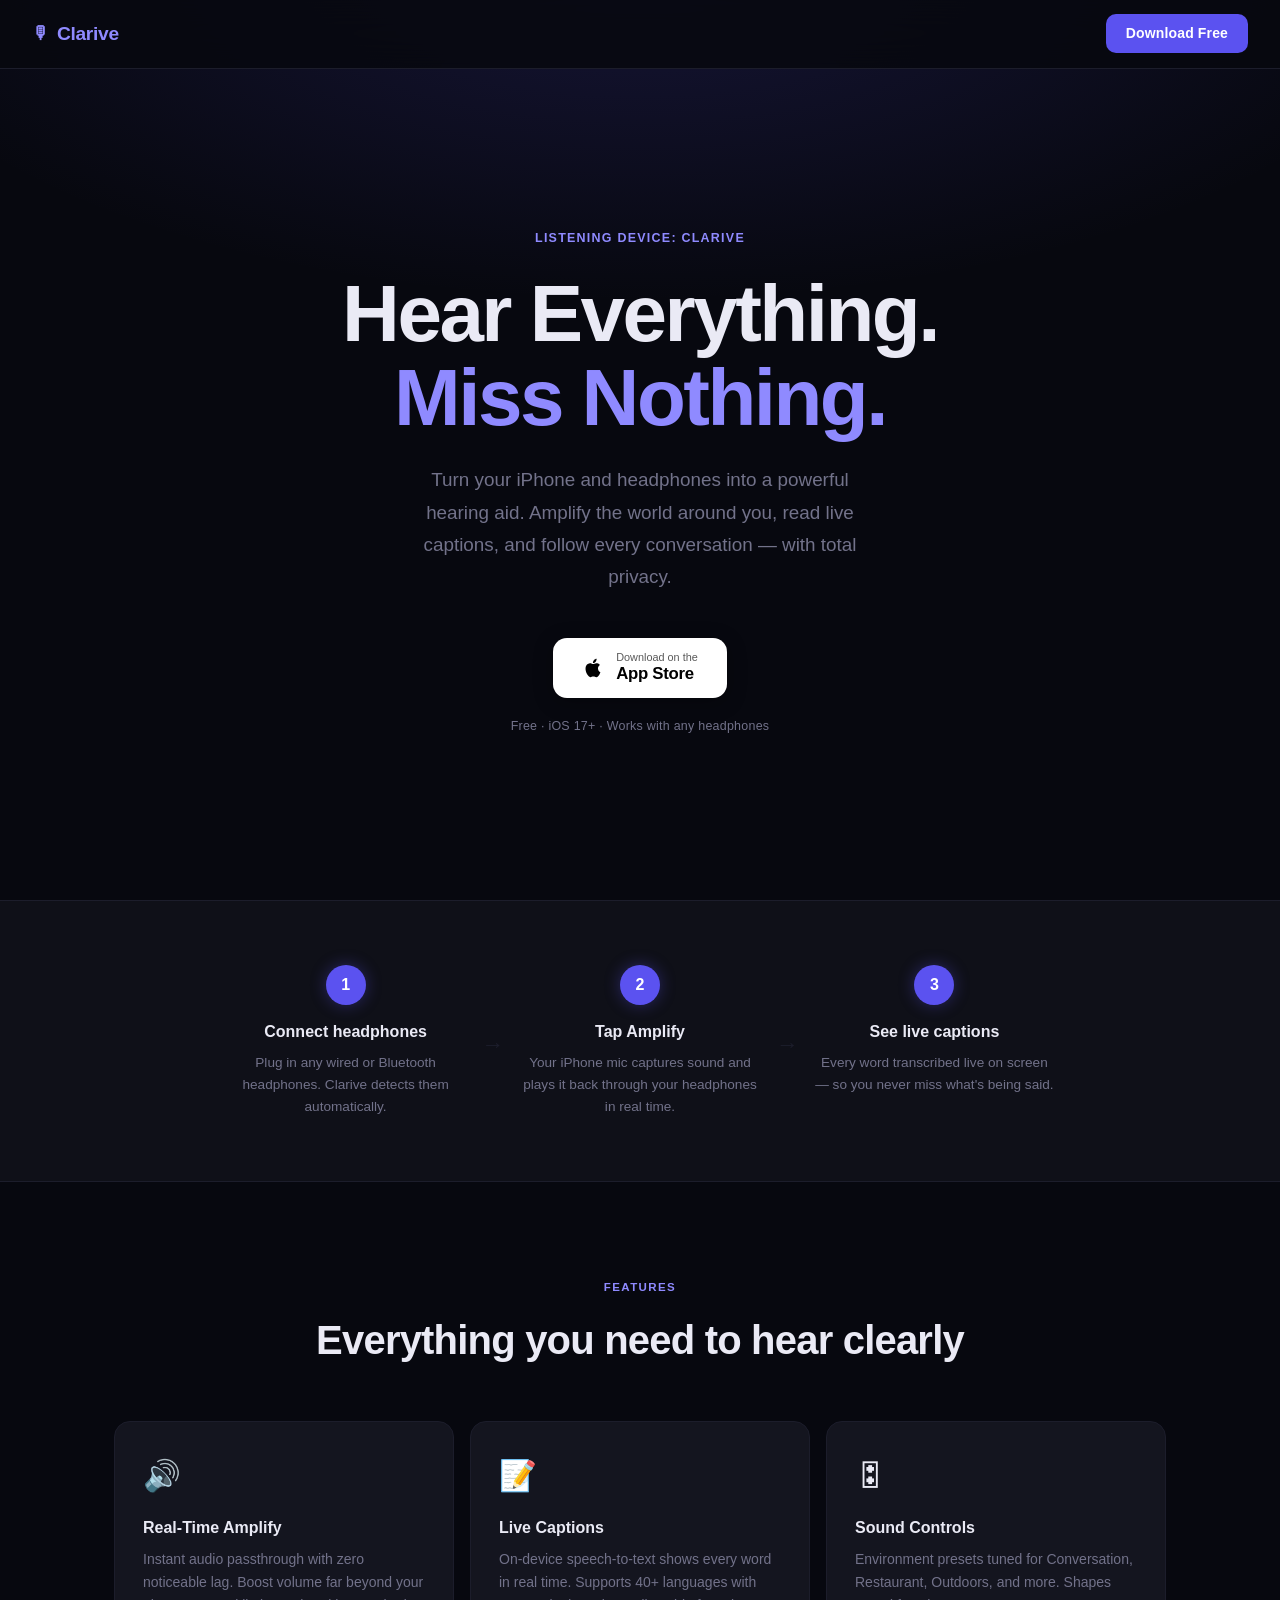
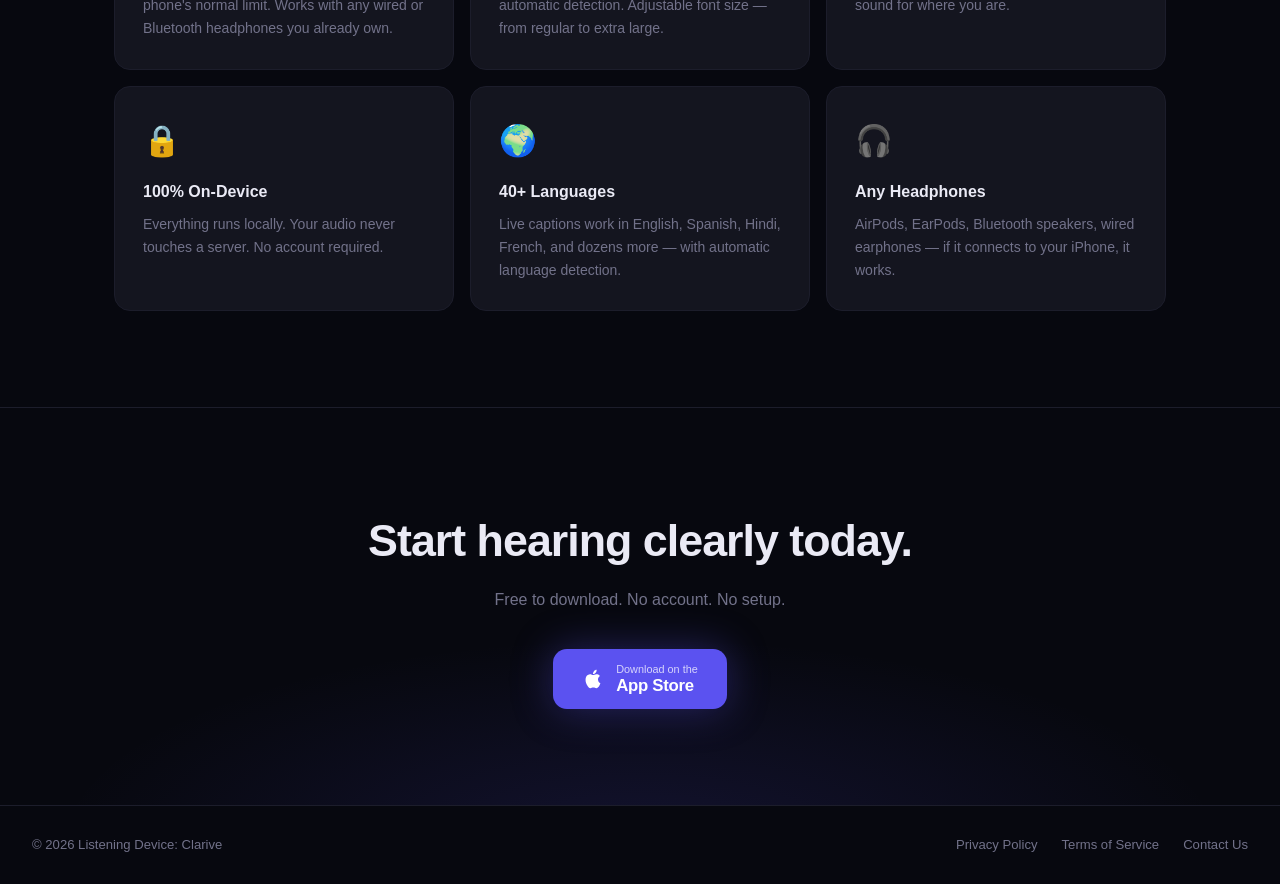
==== index.html @ b107b1a0 "Update footer links to Harshva Technologies pages Co-Authored-By: Claude Sonnet 4.6 <noreply@anthrop" ====
<!DOCTYPE html>
<html lang="en">
<head>
  <meta charset="UTF-8" />
  <meta name="viewport" content="width=device-width, initial-scale=1.0" />
  <title>Listening Device: Clarive — Hear Everything, Miss Nothing</title>
  <meta name="description" content="Turn your iPhone and headphones into a powerful hearing aid. Real-time amplification, live captions, and smart sound controls — all on device." />

  <!-- Open Graph (for social sharing) -->
  <meta property="og:title" content="Listening Device: Clarive" />
  <meta property="og:description" content="Turn your iPhone and headphones into a powerful hearing aid. Real-time amplification and live captions." />
  <meta property="og:type" content="website" />

  <link rel="stylesheet" href="style.css" />
</head>
<body>

  <!-- ── NAV ── -->
  <nav>
    <div class="logo">
      <span class="logo-icon">🎙</span>
      Clarive
    </div>
    <a class="nav-cta" href="https://apps.apple.com/us/app/listening-device-clarive/id6748903280" target="_blank" rel="noopener">
      Download Free
    </a>
  </nav>

  <!-- ── HERO ── -->
  <section class="hero">
    <p class="eyebrow">Listening Device: Clarive</p>
    <h1>Hear Everything.<br /><span>Miss Nothing.</span></h1>
    <p class="subtitle">
      Turn your iPhone and headphones into a powerful hearing aid.
      Amplify the world around you, read live captions, and follow
      every conversation — with total privacy.
    </p>

    <a class="btn-appstore"
       href="https://apps.apple.com/us/app/listening-device-clarive/id6748903280"
       target="_blank" rel="noopener">
      <svg class="apple-icon" viewBox="0 0 24 24" fill="currentColor" aria-hidden="true">
        <path d="M18.71 19.5c-.83 1.24-1.71 2.45-3.05 2.47-1.34.03-1.77-.79-3.29-.79-1.53 0-2 .77-3.27.82-1.31.05-2.3-1.32-3.14-2.53C4.25 17 2.94 12.45 4.7 9.39c.87-1.52 2.43-2.48 4.12-2.51 1.28-.02 2.5.87 3.29.87.78 0 2.26-1.07 3.8-.91.65.03 2.47.26 3.64 1.98-.09.06-2.17 1.28-2.15 3.81.03 3.02 2.65 4.03 2.68 4.04-.03.07-.42 1.44-1.38 2.83M13 3.5c.73-.83 1.94-1.46 2.94-1.5.13 1.17-.34 2.35-1.04 3.19-.69.85-1.83 1.51-2.95 1.42-.15-1.15.41-2.35 1.05-3.11z"/>
      </svg>
      <span>
        <span class="store-sub">Download on the</span>
        <span class="store-main">App Store</span>
      </span>
    </a>

    <p class="hero-note">Free · iOS 17+ · Works with any headphones</p>
  </section>

  <!-- ── HOW IT WORKS ── -->
  <section class="how">
    <div class="how-inner">
      <div class="step">
        <div class="step-num">1</div>
        <h3>Connect headphones</h3>
        <p>Plug in any wired or Bluetooth headphones. Clarive detects them automatically.</p>
      </div>
      <div class="step-divider">→</div>
      <div class="step">
        <div class="step-num">2</div>
        <h3>Tap Amplify</h3>
        <p>Your iPhone mic captures sound and plays it back through your headphones in real time.</p>
      </div>
      <div class="step-divider">→</div>
      <div class="step">
        <div class="step-num">3</div>
        <h3>See live captions</h3>
        <p>Every word transcribed live on screen — so you never miss what's being said.</p>
      </div>
    </div>
  </section>

  <!-- ── FEATURES ── -->
  <section class="features" id="features">
    <p class="section-label">Features</p>
    <h2 class="section-title">Everything you need to hear clearly</h2>

    <div class="cards">

      <div class="card card--large">
        <div class="card-icon">🔊</div>
        <h3>Real-Time Amplify</h3>
        <p>
          Instant audio passthrough with zero noticeable lag.
          Boost volume far beyond your phone's normal limit.
          Works with any wired or Bluetooth headphones you already own.
        </p>
      </div>

      <div class="card card--large">
        <div class="card-icon">📝</div>
        <h3>Live Captions</h3>
        <p>
          On-device speech-to-text shows every word in real time.
          Supports 40+ languages with automatic detection.
          Adjustable font size — from regular to extra large.
        </p>
      </div>

      <div class="card">
        <div class="card-icon">🎛</div>
        <h3>Sound Controls</h3>
        <p>Environment presets tuned for Conversation, Restaurant, Outdoors, and more. Shapes sound for where you are.</p>
      </div>

      <div class="card">
        <div class="card-icon">🔒</div>
        <h3>100% On-Device</h3>
        <p>Everything runs locally. Your audio never touches a server. No account required.</p>
      </div>

      <div class="card">
        <div class="card-icon">🌍</div>
        <h3>40+ Languages</h3>
        <p>Live captions work in English, Spanish, Hindi, French, and dozens more — with automatic language detection.</p>
      </div>

      <div class="card">
        <div class="card-icon">🎧</div>
        <h3>Any Headphones</h3>
        <p>AirPods, EarPods, Bluetooth speakers, wired earphones — if it connects to your iPhone, it works.</p>
      </div>

    </div>
  </section>

  <!-- ── BOTTOM CTA ── -->
  <section class="cta-band">
    <h2>Start hearing clearly today.</h2>
    <p>Free to download. No account. No setup.</p>
    <a class="btn-appstore"
       href="https://apps.apple.com/us/app/listening-device-clarive/id6748903280"
       target="_blank" rel="noopener">
      <svg class="apple-icon" viewBox="0 0 24 24" fill="currentColor" aria-hidden="true">
        <path d="M18.71 19.5c-.83 1.24-1.71 2.45-3.05 2.47-1.34.03-1.77-.79-3.29-.79-1.53 0-2 .77-3.27.82-1.31.05-2.3-1.32-3.14-2.53C4.25 17 2.94 12.45 4.7 9.39c.87-1.52 2.43-2.48 4.12-2.51 1.28-.02 2.5.87 3.29.87.78 0 2.26-1.07 3.8-.91.65.03 2.47.26 3.64 1.98-.09.06-2.17 1.28-2.15 3.81.03 3.02 2.65 4.03 2.68 4.04-.03.07-.42 1.44-1.38 2.83M13 3.5c.73-.83 1.94-1.46 2.94-1.5.13 1.17-.34 2.35-1.04 3.19-.69.85-1.83 1.51-2.95 1.42-.15-1.15.41-2.35 1.05-3.11z"/>
      </svg>
      <span>
        <span class="store-sub">Download on the</span>
        <span class="store-main">App Store</span>
      </span>
    </a>
  </section>

  <!-- ── FOOTER ── -->
  <footer>
    <span>© 2026 Listening Device: Clarive</span>
    <div class="footer-links">
      <a href="https://harshvatechnologies.com/privacy-policy/" target="_blank" rel="noopener">Privacy Policy</a>
      <a href="https://harshvatechnologies.com/terms-of-service/" target="_blank" rel="noopener">Terms of Service</a>
      <a href="https://harshvatechnologies.com/contact-us/" target="_blank" rel="noopener">Contact Us</a>
    </div>
  </footer>

</body>
</html>
---- style.css ----
/* ── RESET & TOKENS ── */
*, *::before, *::after { box-sizing: border-box; margin: 0; padding: 0; }

:root {
  --bg:           #07080f;
  --surface:      #0f1018;
  --surface2:     #14151f;
  --border:       #1c1d2b;
  --accent:       #5b52f0;
  --accent-glow:  rgba(91,82,240,0.35);
  --accent-light: #8f8aff;
  --text:         #eaeaf5;
  --muted:        #72728a;
  --radius:       16px;
}

html  { scroll-behavior: smooth; }
body  {
  font-family: -apple-system, BlinkMacSystemFont, "SF Pro Display", "Segoe UI", Roboto, sans-serif;
  background: var(--bg);
  color: var(--text);
  line-height: 1.65;
  -webkit-font-smoothing: antialiased;
}

/* ── NAV ── */
nav {
  position: fixed; top: 0; left: 0; right: 0; z-index: 100;
  display: flex; align-items: center; justify-content: space-between;
  padding: 0.9rem 2rem;
  background: rgba(7,8,15,0.88);
  backdrop-filter: blur(16px);
  -webkit-backdrop-filter: blur(16px);
  border-bottom: 1px solid var(--border);
}

.logo {
  display: flex; align-items: center; gap: 0.45rem;
  font-size: 1.2rem; font-weight: 700;
  color: var(--accent-light); letter-spacing: -0.3px;
}
.logo-icon { font-size: 1.1rem; }

.nav-cta {
  background: var(--accent);
  color: #fff;
  text-decoration: none;
  padding: 0.5rem 1.25rem;
  border-radius: 10px;
  font-size: 0.875rem; font-weight: 600;
  letter-spacing: 0.01em;
  transition: opacity 0.18s, transform 0.18s;
}
.nav-cta:hover { opacity: 0.88; transform: translateY(-1px); }

/* ── HERO ── */
.hero {
  min-height: 100vh;
  display: flex; flex-direction: column;
  align-items: center; justify-content: center;
  text-align: center;
  padding: 9rem 1.5rem 5rem;
  background:
    radial-gradient(ellipse 90% 55% at 50% -5%, rgba(91,82,240,0.18), transparent 70%);
}

.eyebrow {
  font-size: 0.78rem; font-weight: 700;
  letter-spacing: 0.1em; text-transform: uppercase;
  color: var(--accent-light);
  margin-bottom: 1.5rem;
}

h1 {
  font-size: clamp(2.8rem, 8vw, 5rem);
  font-weight: 800;
  letter-spacing: -2.5px;
  line-height: 1.05;
  max-width: 720px;
  margin-bottom: 1.5rem;
}
h1 span { color: var(--accent-light); }

.subtitle {
  color: var(--muted);
  font-size: clamp(1rem, 2.2vw, 1.18rem);
  max-width: 480px;
  line-height: 1.7;
  margin-bottom: 2.8rem;
}

/* ── APP STORE BUTTON ── */
.btn-appstore {
  display: inline-flex; align-items: center; gap: 0.75rem;
  background: #fff;
  color: #000;
  text-decoration: none;
  padding: 0.85rem 1.8rem;
  border-radius: 14px;
  font-size: 0.9rem;
  transition: transform 0.18s, box-shadow 0.18s;
  box-shadow: 0 0 0 1px rgba(0,0,0,0.08), 0 4px 20px rgba(0,0,0,0.3);
}
.btn-appstore:hover {
  transform: translateY(-2px);
  box-shadow: 0 0 0 1px rgba(0,0,0,0.08), 0 8px 32px rgba(0,0,0,0.4);
}
.apple-icon { width: 22px; height: 22px; flex-shrink: 0; }
.btn-appstore span { display: flex; flex-direction: column; text-align: left; line-height: 1.2; }
.store-sub  { font-size: 0.68rem; font-weight: 500; opacity: 0.65; }
.store-main { font-size: 1.05rem; font-weight: 700; letter-spacing: -0.3px; }

.hero-note {
  margin-top: 1.1rem;
  font-size: 0.78rem;
  color: var(--muted);
  letter-spacing: 0.02em;
}

/* ── HOW IT WORKS ── */
.how {
  padding: 4rem 1.5rem;
  border-top: 1px solid var(--border);
  border-bottom: 1px solid var(--border);
  background: var(--surface);
}
.how-inner {
  display: flex; align-items: flex-start; justify-content: center;
  flex-wrap: wrap; gap: 1rem;
  max-width: 900px; margin: 0 auto;
  text-align: center;
}
.step { flex: 1; min-width: 180px; max-width: 240px; }
.step-num {
  width: 40px; height: 40px;
  border-radius: 50%;
  background: var(--accent);
  color: #fff;
  font-size: 1rem; font-weight: 700;
  display: inline-flex; align-items: center; justify-content: center;
  margin-bottom: 0.9rem;
  box-shadow: 0 0 16px var(--accent-glow);
}
.step h3 { font-size: 1rem; font-weight: 700; margin-bottom: 0.4rem; }
.step p   { font-size: 0.85rem; color: var(--muted); line-height: 1.6; }
.step-divider {
  font-size: 1.4rem; color: var(--border);
  align-self: center; padding-top: 0.5rem;
  flex-shrink: 0;
}

/* ── FEATURES ── */
.features {
  padding: 6rem 1.5rem;
  max-width: 1100px;
  margin: 0 auto;
}

.section-label {
  text-align: center;
  font-size: 0.72rem; font-weight: 700;
  letter-spacing: 0.12em; text-transform: uppercase;
  color: var(--accent-light);
  margin-bottom: 0.6rem;
}

.section-title {
  text-align: center;
  font-size: clamp(1.8rem, 4vw, 2.5rem);
  font-weight: 700;
  letter-spacing: -0.8px;
  margin-bottom: 3rem;
}

.cards {
  display: grid;
  grid-template-columns: repeat(3, 1fr);
  gap: 1rem;
}

/* First two cards span wider */
.card--large { grid-column: span 1; }

.card {
  background: var(--surface2);
  border: 1px solid var(--border);
  border-radius: var(--radius);
  padding: 1.75rem;
  transition: border-color 0.2s, transform 0.2s, box-shadow 0.2s;
}
.card:hover {
  border-color: var(--accent);
  transform: translateY(-3px);
  box-shadow: 0 8px 32px rgba(91,82,240,0.12);
}
.card-icon { font-size: 1.9rem; margin-bottom: 0.9rem; }
.card h3   { font-size: 1rem; font-weight: 700; margin-bottom: 0.45rem; }
.card p    { color: var(--muted); font-size: 0.875rem; line-height: 1.65; }

/* ── CTA BAND ── */
.cta-band {
  padding: 6rem 1.5rem;
  text-align: center;
  border-top: 1px solid var(--border);
  background:
    radial-gradient(ellipse 70% 80% at 50% 110%, rgba(91,82,240,0.14), transparent 65%);
}
.cta-band h2 {
  font-size: clamp(2rem, 4.5vw, 2.8rem);
  font-weight: 700;
  letter-spacing: -1px;
  margin-bottom: 0.6rem;
}
.cta-band p {
  color: var(--muted);
  margin-bottom: 2.2rem;
  font-size: 1rem;
}
.cta-band .btn-appstore { background: var(--accent); color: #fff; box-shadow: 0 0 40px var(--accent-glow); }
.cta-band .btn-appstore:hover { box-shadow: 0 0 60px var(--accent-glow); }
.cta-band .store-sub  { opacity: 0.75; }

/* ── FOOTER ── */
footer {
  border-top: 1px solid var(--border);
  padding: 1.75rem 2rem;
  display: flex; align-items: center; justify-content: space-between;
  flex-wrap: wrap; gap: 1rem;
  color: var(--muted); font-size: 0.82rem;
}
.footer-links { display: flex; gap: 1.5rem; }
.footer-links a { color: var(--muted); text-decoration: none; transition: color 0.15s; }
.footer-links a:hover { color: var(--text); }

/* ── RESPONSIVE ── */
@media (max-width: 768px) {
  .cards {
    grid-template-columns: 1fr;
  }
  .card--large { grid-column: span 1; }
  .step-divider { display: none; }
  .how-inner { flex-direction: column; align-items: center; gap: 2rem; }
}

@media (max-width: 520px) {
  nav { padding: 0.9rem 1.25rem; }
  .nav-cta { display: none; }
  footer { flex-direction: column; align-items: flex-start; }
}
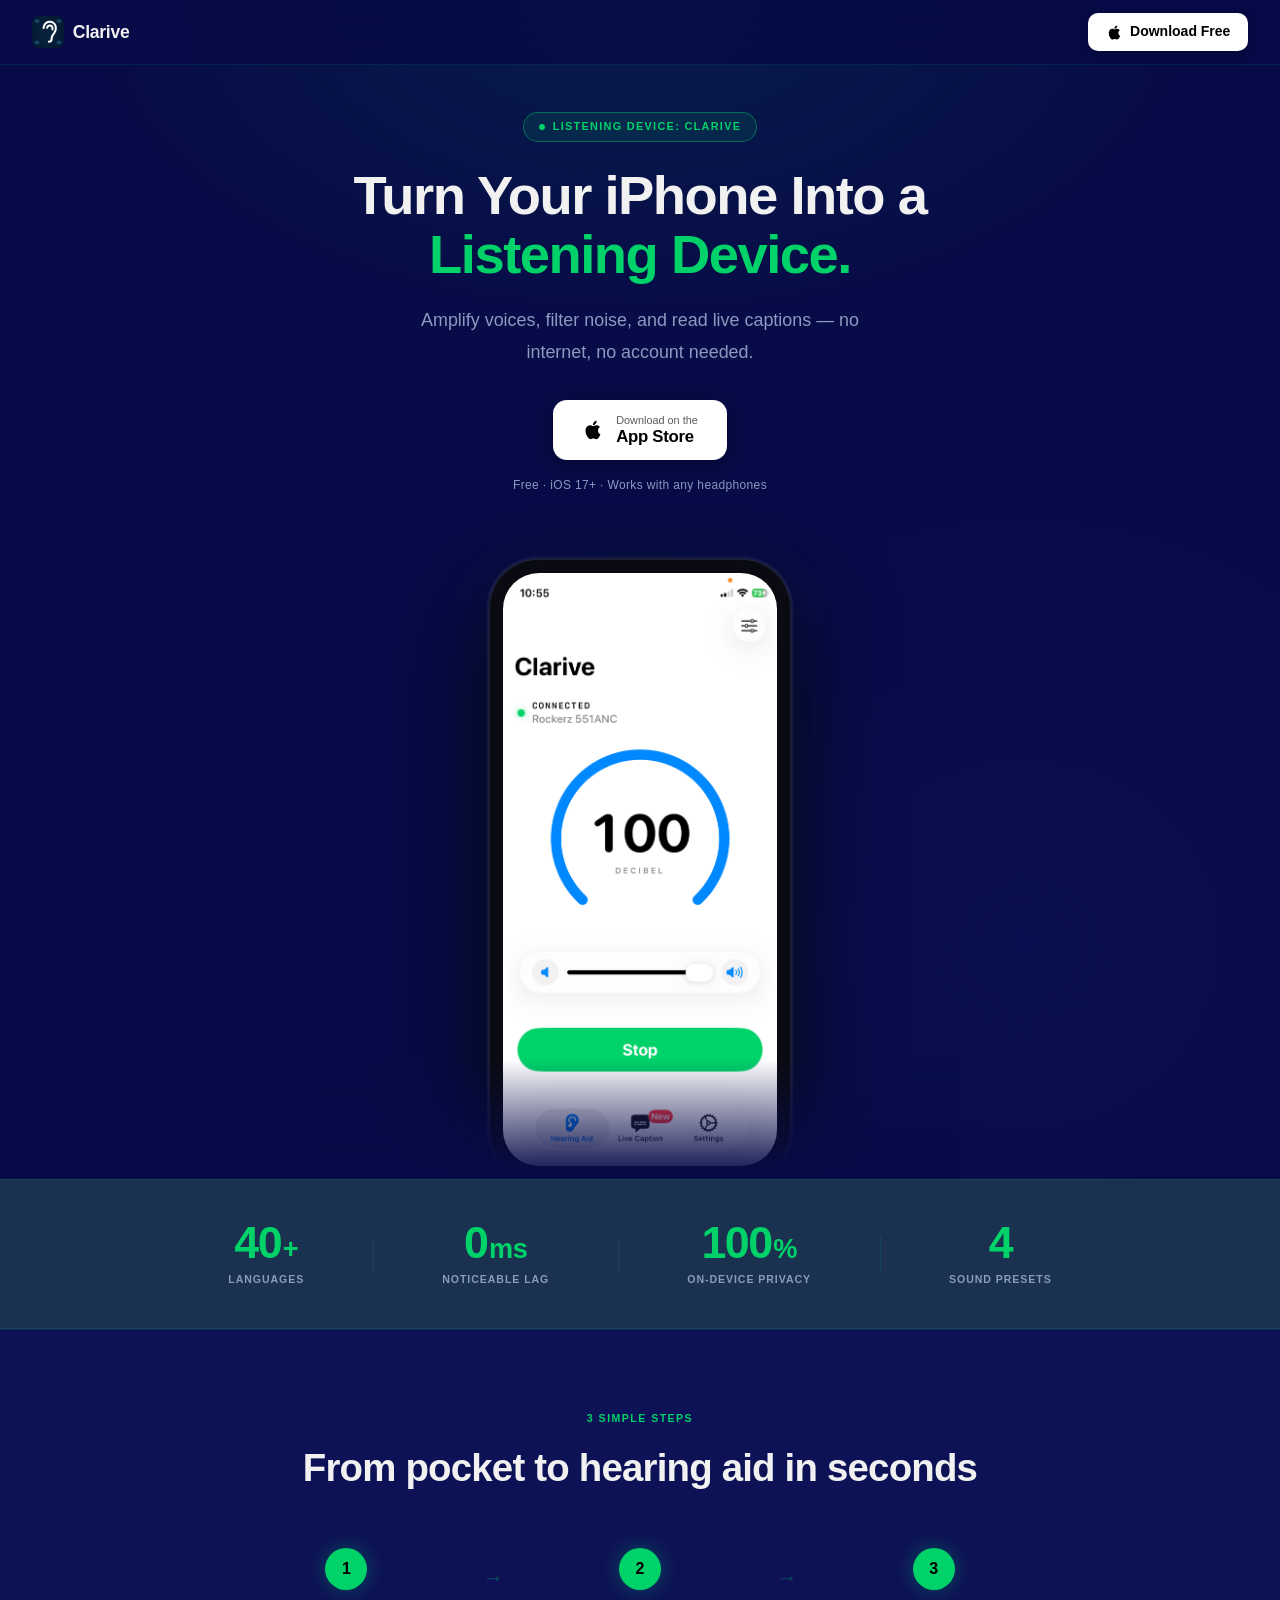
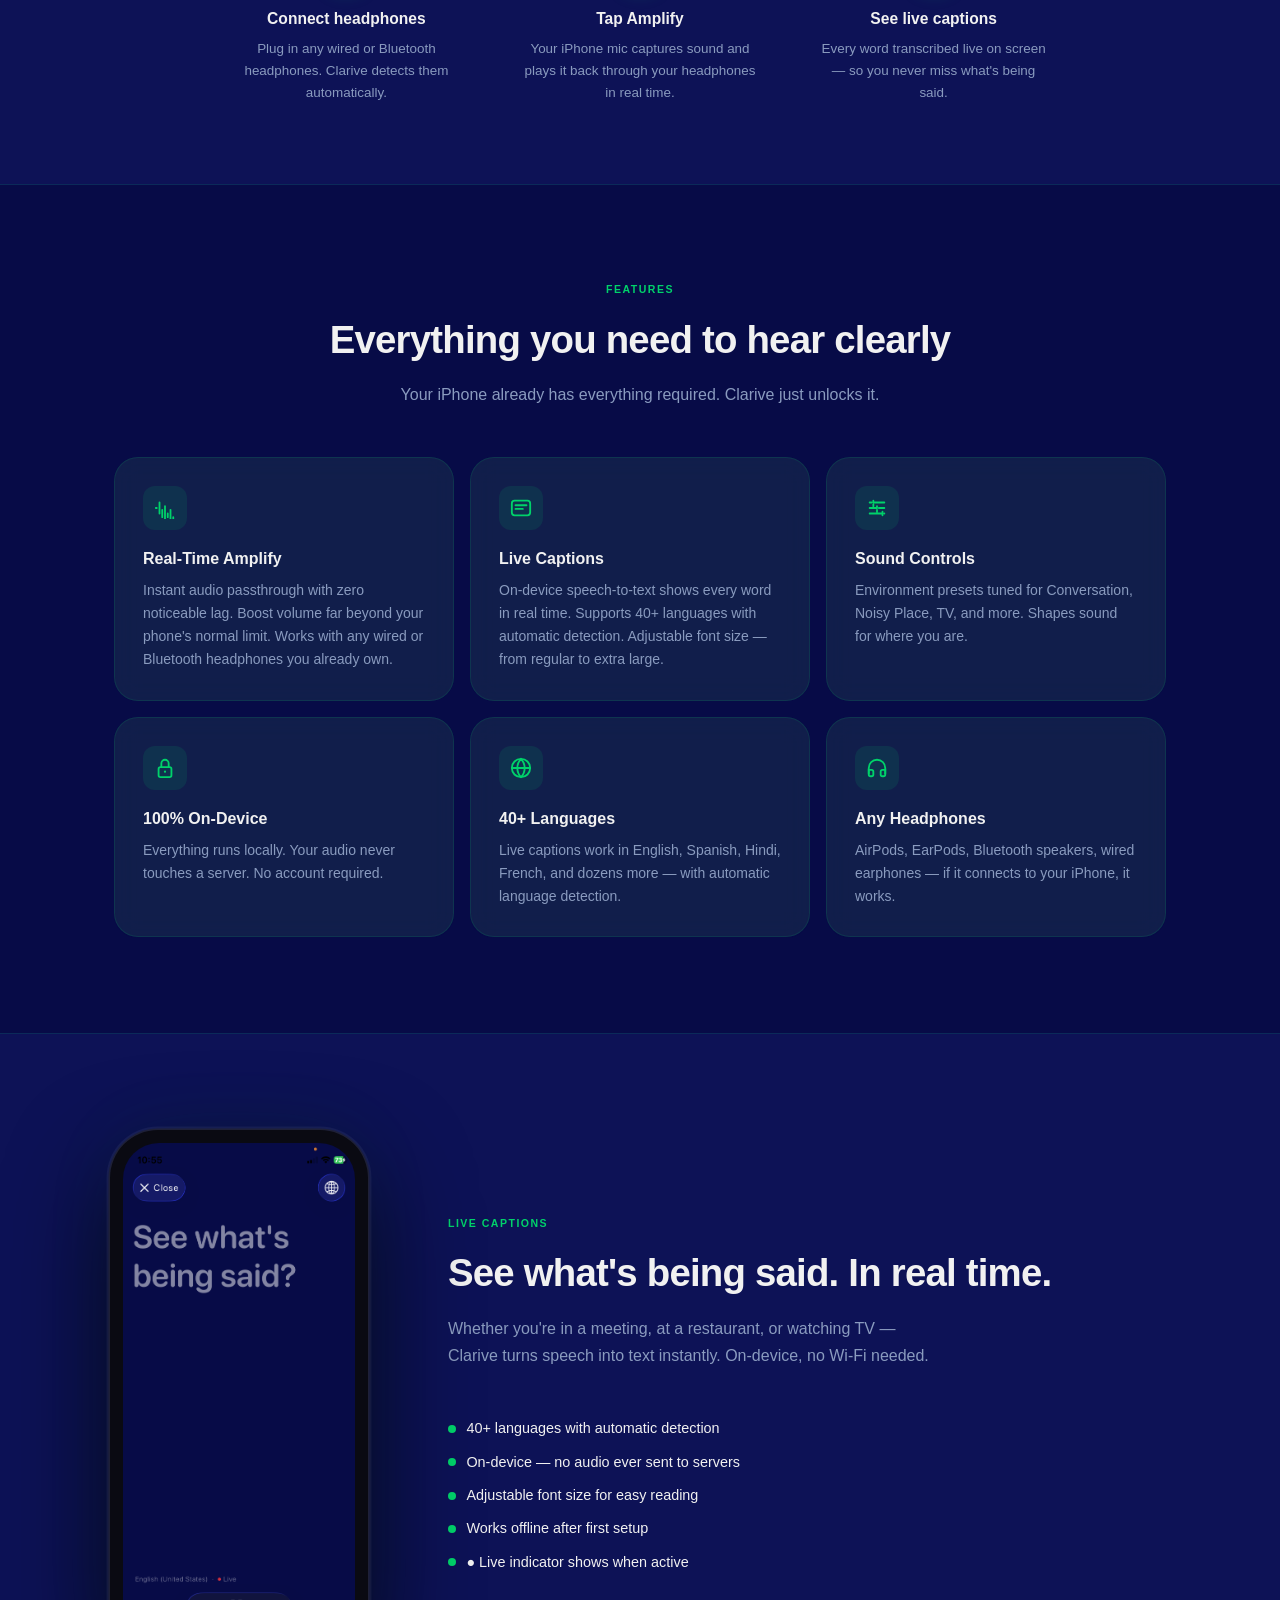
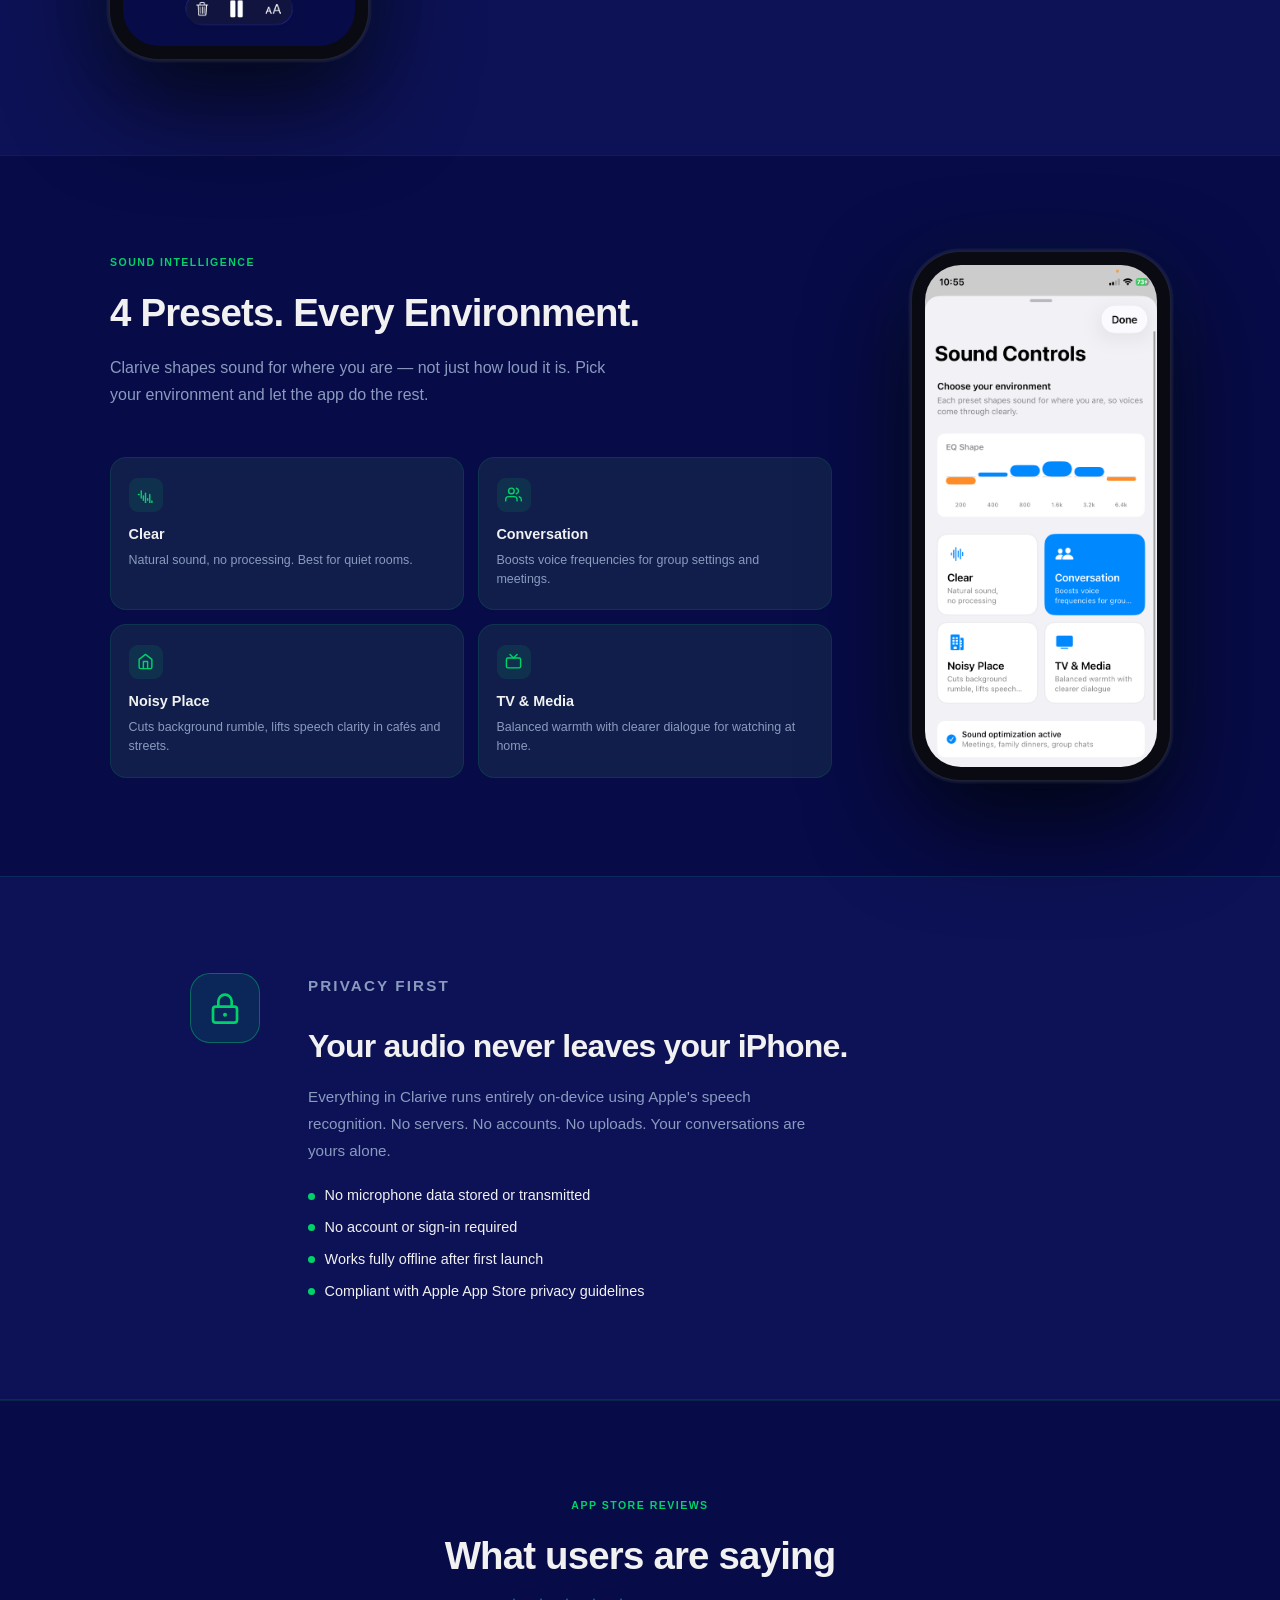
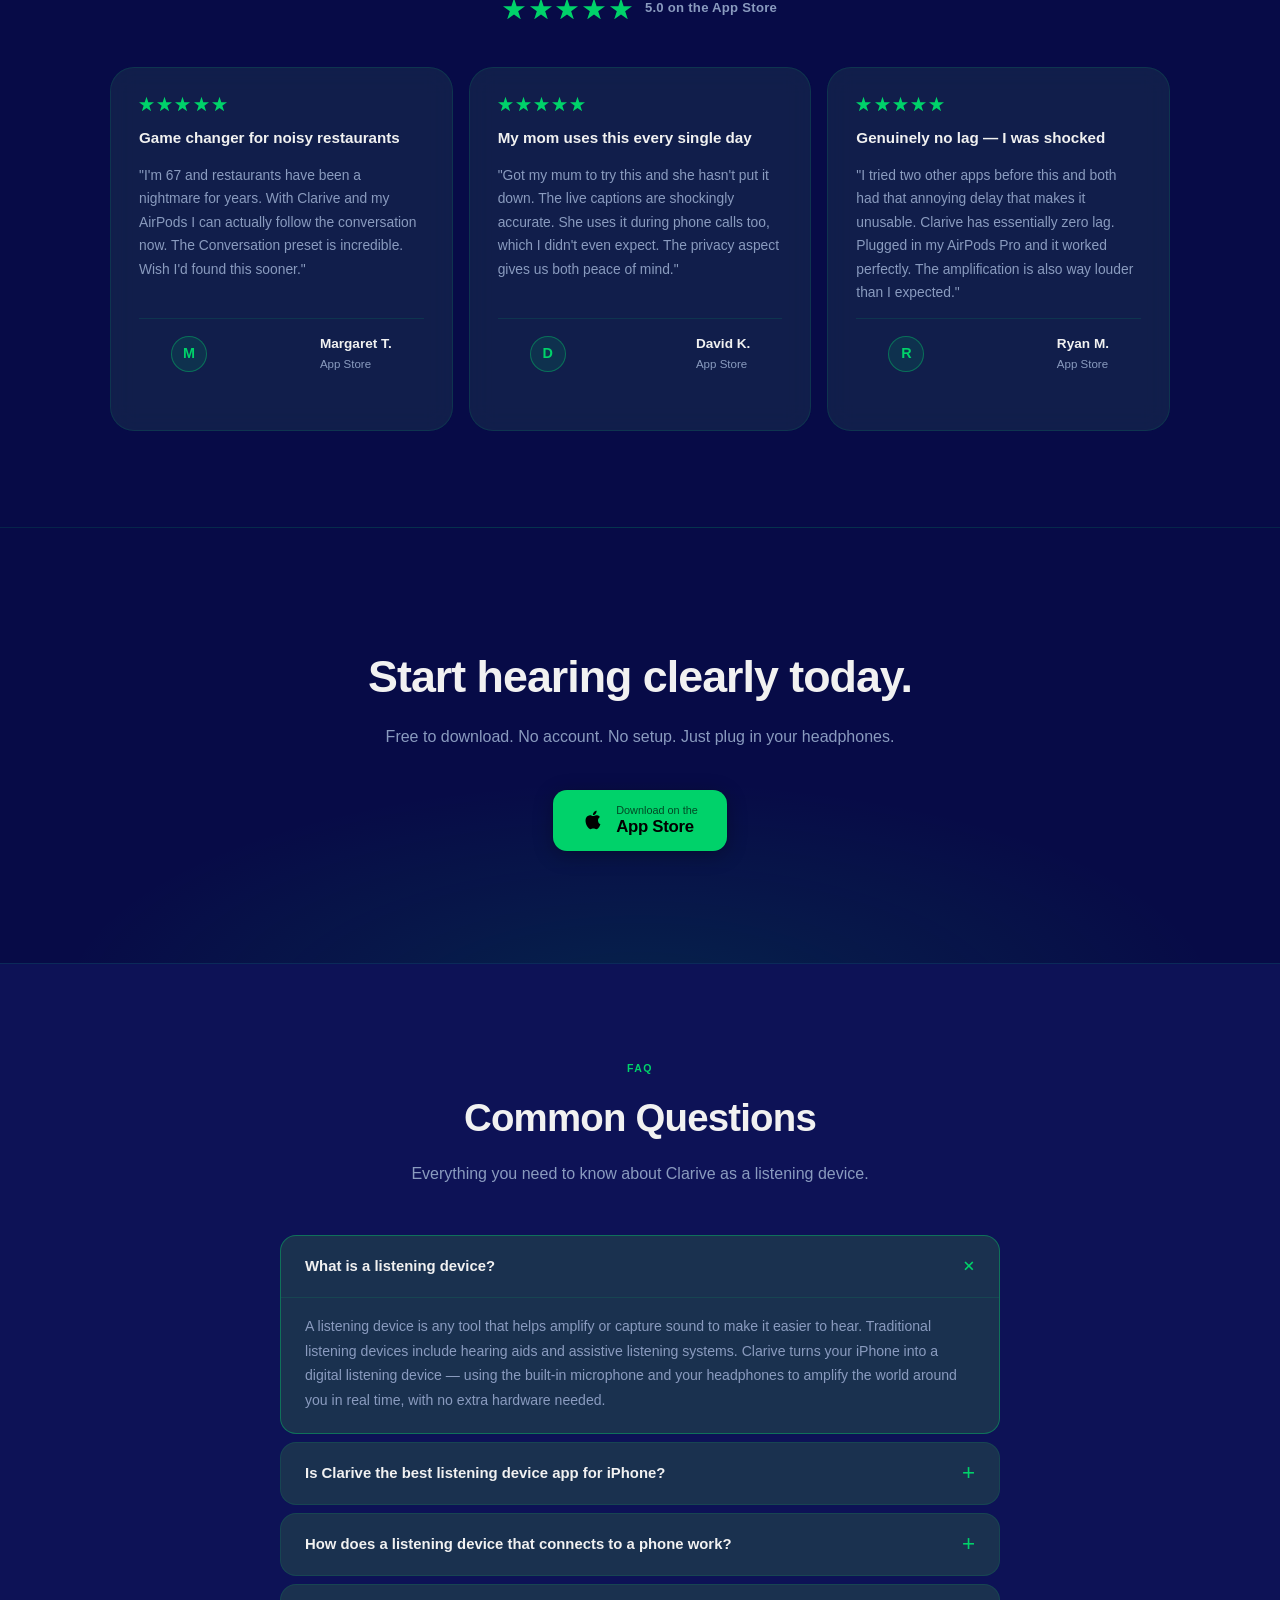
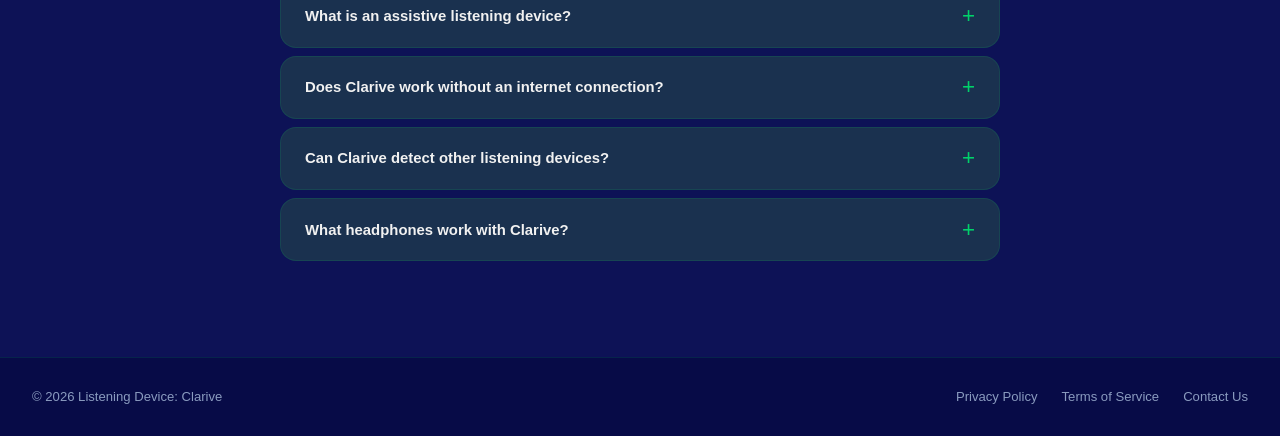
==== commit 80fbbf01: "Redesign landing page with Apple-native colors, SEO, and interactive sections - New hero: centered l" ====
--- a/index.html
+++ b/index.html
@@ -2,43 +2,507 @@
 <html lang="en">
 <head>
   <meta charset="UTF-8" />
-  <meta name="viewport" content="width=device-width, initial-scale=1.0" />
-  <title>Listening Device: Clarive — Hear Everything, Miss Nothing</title>
-  <meta name="description" content="Turn your iPhone and headphones into a powerful hearing aid. Real-time amplification, live captions, and smart sound controls — all on device." />
-
-  <!-- Open Graph (for social sharing) -->
-  <meta property="og:title" content="Listening Device: Clarive" />
-  <meta property="og:description" content="Turn your iPhone and headphones into a powerful hearing aid. Real-time amplification and live captions." />
-  <meta property="og:type" content="website" />
+  <meta name="viewport" content="width=device-width, initial-scale=1.0, viewport-fit=cover" />
+  <title>Listening Device for iPhone — Clarive: Real-Time Amplification &amp; Live Captions</title>
+  <meta name="description" content="Clarive is the best listening device app for iPhone. Real-time audio amplification, live captions in 40+ languages, and 4 smart sound presets — all on-device. Works with any headphones. Free download." />
+
+  <link rel="canonical" href="https://listeningdevice.app/" />
+  <link rel="icon" href="assets/logo.png" type="image/png" />
+
+  <!-- Open Graph -->
+  <meta property="og:title"       content="Listening Device for iPhone — Clarive" />
+  <meta property="og:description" content="Real-time audio amplification, live captions in 40+ languages, and smart sound presets — all on-device. Works with any headphones." />
+  <meta property="og:type"        content="website" />
+  <meta property="og:url"         content="https://listeningdevice.app/" />
+  <meta property="og:image"       content="https://listeningdevice.app/assets/screenshot-1.png" />
+  <meta name="twitter:card"       content="summary_large_image" />
+  <meta name="twitter:image"      content="https://listeningdevice.app/assets/screenshot-1.png" />
+
+  <!-- JSON-LD: SoftwareApplication -->
+  <script type="application/ld+json">
+  {
+    "@context": "https://schema.org",
+    "@type": "SoftwareApplication",
+    "name": "Listening Device: Clarive",
+    "alternateName": "Clarive",
+    "applicationCategory": "HealthApplication",
+    "operatingSystem": "iOS 17+",
+    "offers": { "@type": "Offer", "price": "0", "priceCurrency": "USD" },
+    "aggregateRating": { "@type": "AggregateRating", "ratingValue": "5.0", "ratingCount": "1" },
+    "description": "Real-time audio amplification and live captions for people with mild hearing difficulty. Turns iPhone and headphones into a powerful listening device.",
+    "url": "https://listeningdevice.app/",
+    "downloadUrl": "https://apps.apple.com/us/app/listening-device-clarive/id6748903280",
+    "publisher": { "@type": "Organization", "name": "Harshva Technology Private Limited" }
+  }
+  </script>
+
+  <!-- JSON-LD: FAQPage -->
+  <script type="application/ld+json">
+  {
+    "@context": "https://schema.org",
+    "@type": "FAQPage",
+    "mainEntity": [
+      {
+        "@type": "Question",
+        "name": "What is a listening device?",
+        "acceptedAnswer": { "@type": "Answer", "text": "A listening device is any tool that helps amplify or capture sound to make it easier to hear. Clarive turns your iPhone into a digital listening device — using the built-in microphone and your headphones to amplify the world around you in real time." }
+      },
+      {
+        "@type": "Question",
+        "name": "Is Clarive the best listening device app for iPhone?",
+        "acceptedAnswer": { "@type": "Answer", "text": "Clarive is purpose-built for iPhone and requires no extra hardware — just plug in any headphones. It combines real-time amplification, live captions in 40+ languages, and 4 environment presets in one app, making it one of the most complete assistive listening solutions on iOS." }
+      },
+      {
+        "@type": "Question",
+        "name": "How does a listening device that connects to a phone work?",
+        "acceptedAnswer": { "@type": "Answer", "text": "Clarive uses your iPhone's microphone to capture ambient sound, then processes and plays it back through your headphones in real time with amplification applied. Bluetooth headphones, AirPods, and wired EarPods all work. No external hardware required." }
+      },
+      {
+        "@type": "Question",
+        "name": "What is an assistive listening device?",
+        "acceptedAnswer": { "@type": "Answer", "text": "An assistive listening device (ALD) helps people with hearing difficulty hear more clearly. Clarive is a phone-based ALD that works on any iPhone running iOS 17 or later — no specialized equipment needed." }
+      },
+      {
+        "@type": "Question",
+        "name": "Does Clarive work without an internet connection?",
+        "acceptedAnswer": { "@type": "Answer", "text": "Yes. Audio amplification works completely offline. Live captions use Apple's on-device speech recognition, which also works offline after the first language model download." }
+      },
+      {
+        "@type": "Question",
+        "name": "Can Clarive detect other listening devices?",
+        "acceptedAnswer": { "@type": "Answer", "text": "Clarive is an audio amplification and live caption app — it is not a listening device detector or bug scanner. Clarive focuses on helping you hear clearly." }
+      },
+      {
+        "@type": "Question",
+        "name": "What headphones work with Clarive?",
+        "acceptedAnswer": { "@type": "Answer", "text": "Any headphones that connect to your iPhone work — AirPods, AirPods Pro, wired EarPods, Bluetooth earphones, and hearing loop systems. No special hardware required." }
+      }
+    ]
+  }
+  </script>
 
   <link rel="stylesheet" href="style.css" />
+  <link rel="sitemap" type="application/xml" href="/sitemap.xml" />
+  <script defer src="/_vercel/insights/script.js"></script>
+
+  <!-- Google tag (gtag.js) -->
+  <script async src="https://www.googletagmanager.com/gtag/js?id=G-WD4RQW7ZZF"></script>
+  <script>
+    window.dataLayer = window.dataLayer || [];
+    function gtag(){dataLayer.push(arguments);}
+    gtag('js', new Date());
+    gtag('config', 'G-WD4RQW7ZZF');
+  </script>
 </head>
 <body>
 
   <!-- ── NAV ── -->
-  <nav>
-    <div class="logo">
-      <span class="logo-icon">🎙</span>
+  <nav id="nav">
+    <a class="logo" href="/">
+      <img src="assets/logo.png" alt="Clarive app icon" class="logo-img" />
       Clarive
-    </div>
-    <a class="nav-cta" href="https://apps.apple.com/us/app/listening-device-clarive/id6748903280" target="_blank" rel="noopener">
+    </a>
+    <a class="nav-cta"
+       href="https://apps.apple.com/us/app/listening-device-clarive/id6748903280"
+       target="_blank" rel="noopener"
+       aria-label="Download Clarive on the App Store">
+      <svg class="nav-cta-apple" viewBox="0 0 24 24" fill="currentColor" aria-hidden="true">
+        <path d="M18.71 19.5c-.83 1.24-1.71 2.45-3.05 2.47-1.34.03-1.77-.79-3.29-.79-1.53 0-2 .77-3.27.82-1.31.05-2.3-1.32-3.14-2.53C4.25 17 2.94 12.45 4.7 9.39c.87-1.52 2.43-2.48 4.12-2.51 1.28-.02 2.5.87 3.29.87.78 0 2.26-1.07 3.8-.91.65.03 2.47.26 3.64 1.98-.09.06-2.17 1.28-2.15 3.81.03 3.02 2.65 4.03 2.68 4.04-.03.07-.42 1.44-1.38 2.83M13 3.5c.73-.83 1.94-1.46 2.94-1.5.13 1.17-.34 2.35-1.04 3.19-.69.85-1.83 1.51-2.95 1.42-.15-1.15.41-2.35 1.05-3.11z"/>
+      </svg>
       Download Free
     </a>
   </nav>
 
   <!-- ── HERO ── -->
-  <section class="hero">
-    <p class="eyebrow">Listening Device: Clarive</p>
-    <h1>Hear Everything.<br /><span>Miss Nothing.</span></h1>
-    <p class="subtitle">
-      Turn your iPhone and headphones into a powerful hearing aid.
-      Amplify the world around you, read live captions, and follow
-      every conversation — with total privacy.
-    </p>
-
+  <section class="hero" aria-label="Hero">
+    <div class="hero-inner">
+
+      <p class="eyebrow hero-a1">
+        <span class="eyebrow-dot" aria-hidden="true"></span>
+        Listening Device: Clarive
+      </p>
+
+      <h1 class="hero-a2">
+        Turn Your iPhone Into a <span class="h1-accent">Listening Device.</span>
+      </h1>
+
+      <p class="subtitle hero-a3">
+        Amplify voices, filter noise, and read live captions —
+        no internet, no account needed.
+      </p>
+
+      <a class="btn-appstore hero-a4"
+         href="https://apps.apple.com/us/app/listening-device-clarive/id6748903280"
+         target="_blank" rel="noopener"
+         aria-label="Download Clarive on the App Store">
+        <svg class="apple-icon" viewBox="0 0 24 24" fill="currentColor" aria-hidden="true">
+          <path d="M18.71 19.5c-.83 1.24-1.71 2.45-3.05 2.47-1.34.03-1.77-.79-3.29-.79-1.53 0-2 .77-3.27.82-1.31.05-2.3-1.32-3.14-2.53C4.25 17 2.94 12.45 4.7 9.39c.87-1.52 2.43-2.48 4.12-2.51 1.28-.02 2.5.87 3.29.87.78 0 2.26-1.07 3.8-.91.65.03 2.47.26 3.64 1.98-.09.06-2.17 1.28-2.15 3.81.03 3.02 2.65 4.03 2.68 4.04-.03.07-.42 1.44-1.38 2.83M13 3.5c.73-.83 1.94-1.46 2.94-1.5.13 1.17-.34 2.35-1.04 3.19-.69.85-1.83 1.51-2.95 1.42-.15-1.15.41-2.35 1.05-3.11z"/>
+        </svg>
+        <span>
+          <span class="store-sub">Download on the</span>
+          <span class="store-main">App Store</span>
+        </span>
+      </a>
+
+      <p class="hero-note hero-a4">Free · iOS 17+ · Works with any headphones</p>
+
+      <div class="hero-phone hero-a5">
+        <div class="iphone-frame iphone-frame--lg">
+          <img
+            src="assets/screenshot-1.png"
+            alt="Clarive listening device app showing real-time decibel amplification on iPhone"
+            loading="eager"
+            width="300"
+          />
+        </div>
+      </div>
+
+    </div>
+  </section>
+
+  <!-- ── TRUST BAR ── -->
+  <section class="trust-bar" aria-label="App statistics">
+    <div class="trust-bar-inner">
+      <div class="stat">
+        <div class="stat-num-row"><span class="stat-num" data-target="40">0</span><span class="stat-suffix">+</span></div>
+        <span class="stat-label">Languages</span>
+      </div>
+      <div class="stat-divider" aria-hidden="true"></div>
+      <div class="stat">
+        <div class="stat-num-row"><span class="stat-num" data-target="0">0</span><span class="stat-suffix">ms</span></div>
+        <span class="stat-label">Noticeable Lag</span>
+      </div>
+      <div class="stat-divider" aria-hidden="true"></div>
+      <div class="stat">
+        <div class="stat-num-row"><span class="stat-num" data-target="100">0</span><span class="stat-suffix">%</span></div>
+        <span class="stat-label">On-Device Privacy</span>
+      </div>
+      <div class="stat-divider" aria-hidden="true"></div>
+      <div class="stat">
+        <div class="stat-num-row"><span class="stat-num" data-target="4">0</span></div>
+        <span class="stat-label">Sound Presets</span>
+      </div>
+    </div>
+  </section>
+
+  <!-- ── HOW IT WORKS ── -->
+  <section class="how" aria-label="How Clarive works">
+    <div class="how-header">
+      <p class="section-label">3 Simple Steps</p>
+      <h2 class="section-title">From pocket to hearing aid in seconds</h2>
+    </div>
+    <div class="how-inner">
+      <div class="step">
+        <div class="step-num" aria-hidden="true">1</div>
+        <h3>Connect headphones</h3>
+        <p>Plug in any wired or Bluetooth headphones. Clarive detects them automatically.</p>
+      </div>
+      <div class="step-divider" aria-hidden="true">→</div>
+      <div class="step">
+        <div class="step-num" aria-hidden="true">2</div>
+        <h3>Tap Amplify</h3>
+        <p>Your iPhone mic captures sound and plays it back through your headphones in real time.</p>
+      </div>
+      <div class="step-divider" aria-hidden="true">→</div>
+      <div class="step">
+        <div class="step-num" aria-hidden="true">3</div>
+        <h3>See live captions</h3>
+        <p>Every word transcribed live on screen — so you never miss what's being said.</p>
+      </div>
+    </div>
+  </section>
+
+  <!-- ── FEATURES ── -->
+  <section class="features" id="features" aria-label="App features">
+    <p class="section-label">Features</p>
+    <h2 class="section-title">Everything you need to hear clearly</h2>
+    <p class="section-sub">Your iPhone already has everything required. Clarive just unlocks it.</p>
+
+    <div class="cards">
+
+      <div class="card card--large">
+        <div class="card-icon" aria-hidden="true">
+          <svg viewBox="0 0 24 24" fill="none" stroke="currentColor" stroke-width="2" stroke-linecap="round">
+            <path d="M2 12h1m3-6v12m3-4v8m3-12v16m3-8v4m3-8v12m3-4v8"/>
+          </svg>
+        </div>
+        <h3>Real-Time Amplify</h3>
+        <p>
+          Instant audio passthrough with zero noticeable lag.
+          Boost volume far beyond your phone's normal limit.
+          Works with any wired or Bluetooth headphones you already own.
+        </p>
+      </div>
+
+      <div class="card card--large">
+        <div class="card-icon" aria-hidden="true">
+          <svg viewBox="0 0 24 24" fill="none" stroke="currentColor" stroke-width="2" stroke-linecap="round">
+            <rect x="2" y="4" width="20" height="16" rx="3"/>
+            <path d="M6 9h12M6 13h8"/>
+          </svg>
+        </div>
+        <h3>Live Captions</h3>
+        <p>
+          On-device speech-to-text shows every word in real time.
+          Supports 40+ languages with automatic detection.
+          Adjustable font size — from regular to extra large.
+        </p>
+      </div>
+
+      <div class="card">
+        <div class="card-icon" aria-hidden="true">
+          <svg viewBox="0 0 24 24" fill="none" stroke="currentColor" stroke-width="2" stroke-linecap="round">
+            <path d="M4 6h2m2 0h12M8 6V4m0 4v2M4 12h8m2 0h6M12 12v-2m0 4v2M4 18h14m2 0h0M18 18v-2m0 4v-2"/>
+          </svg>
+        </div>
+        <h3>Sound Controls</h3>
+        <p>Environment presets tuned for Conversation, Noisy Place, TV, and more. Shapes sound for where you are.</p>
+      </div>
+
+      <div class="card">
+        <div class="card-icon" aria-hidden="true">
+          <svg viewBox="0 0 24 24" fill="none" stroke="currentColor" stroke-width="2" stroke-linecap="round">
+            <rect x="5" y="11" width="14" height="11" rx="2"/>
+            <path d="M8 11V7a4 4 0 0 1 8 0v4"/>
+            <circle cx="12" cy="16" r="1.2" fill="currentColor" stroke="none"/>
+          </svg>
+        </div>
+        <h3>100% On-Device</h3>
+        <p>Everything runs locally. Your audio never touches a server. No account required.</p>
+      </div>
+
+      <div class="card">
+        <div class="card-icon" aria-hidden="true">
+          <svg viewBox="0 0 24 24" fill="none" stroke="currentColor" stroke-width="2" stroke-linecap="round">
+            <circle cx="12" cy="12" r="10"/>
+            <path d="M12 2a14.5 14.5 0 0 1 4 10 14.5 14.5 0 0 1-4 10M12 2a14.5 14.5 0 0 0-4 10 14.5 14.5 0 0 0 4 10M2 12h20"/>
+          </svg>
+        </div>
+        <h3>40+ Languages</h3>
+        <p>Live captions work in English, Spanish, Hindi, French, and dozens more — with automatic language detection.</p>
+      </div>
+
+      <div class="card">
+        <div class="card-icon" aria-hidden="true">
+          <svg viewBox="0 0 24 24" fill="none" stroke="currentColor" stroke-width="2" stroke-linecap="round">
+            <path d="M3 18v-6a9 9 0 0 1 18 0v6"/>
+            <path d="M21 19a2 2 0 0 1-2 2h-1a2 2 0 0 1-2-2v-3a2 2 0 0 1 2-2h3v5z"/>
+            <path d="M3 19a2 2 0 0 0 2 2h1a2 2 0 0 0 2-2v-3a2 2 0 0 0-2-2H3v5z"/>
+          </svg>
+        </div>
+        <h3>Any Headphones</h3>
+        <p>AirPods, EarPods, Bluetooth speakers, wired earphones — if it connects to your iPhone, it works.</p>
+      </div>
+
+    </div>
+  </section>
+
+  <!-- ── LIVE CAPTION SPOTLIGHT ── -->
+  <section class="feature-spotlight alt" id="captions" aria-label="Live captions feature">
+    <div class="spotlight-inner">
+      <div class="spotlight-visual">
+        <div class="iphone-frame">
+          <img
+            src="assets/screenshot-3.png"
+            alt="Clarive live caption screen showing real-time speech transcription on iPhone"
+            loading="lazy"
+            width="258"
+          />
+        </div>
+      </div>
+      <div class="spotlight-text">
+        <p class="section-label">Live Captions</p>
+        <h2 class="section-title">See what's being said. In real time.</h2>
+        <p class="section-sub">
+          Whether you're in a meeting, at a restaurant, or watching TV —
+          Clarive turns speech into text instantly. On-device, no Wi-Fi needed.
+        </p>
+        <ul class="spotlight-feature-list" aria-label="Live captions features">
+          <li>40+ languages with automatic detection</li>
+          <li>On-device — no audio ever sent to servers</li>
+          <li>Adjustable font size for easy reading</li>
+          <li>Works offline after first setup</li>
+          <li>● Live indicator shows when active</li>
+        </ul>
+      </div>
+    </div>
+  </section>
+
+  <!-- ── PRESETS SPOTLIGHT ── -->
+  <section class="feature-spotlight" id="presets" aria-label="Sound presets">
+    <div class="spotlight-inner flip">
+      <div class="spotlight-text">
+        <p class="section-label">Sound Intelligence</p>
+        <h2 class="section-title">4 Presets. Every Environment.</h2>
+        <p class="section-sub">
+          Clarive shapes sound for where you are — not just how loud it is.
+          Pick your environment and let the app do the rest.
+        </p>
+        <div class="preset-grid">
+          <div class="preset-card">
+            <div class="preset-icon" aria-hidden="true">
+              <svg viewBox="0 0 24 24" fill="none" stroke="currentColor" stroke-width="2" stroke-linecap="round">
+                <path d="M2 12h1m3-5v10m3-3v6m3-10v14m3-6v2m3-8v12m3-3v6"/>
+              </svg>
+            </div>
+            <h3>Clear</h3>
+            <p>Natural sound, no processing. Best for quiet rooms.</p>
+          </div>
+          <div class="preset-card">
+            <div class="preset-icon" aria-hidden="true">
+              <svg viewBox="0 0 24 24" fill="none" stroke="currentColor" stroke-width="2" stroke-linecap="round">
+                <path d="M17 21v-2a4 4 0 0 0-4-4H5a4 4 0 0 0-4 4v2"/>
+                <circle cx="9" cy="7" r="4"/>
+                <path d="M23 21v-2a4 4 0 0 0-3-3.87m-4-12a4 4 0 0 1 0 7.75" stroke-linecap="round"/>
+              </svg>
+            </div>
+            <h3>Conversation</h3>
+            <p>Boosts voice frequencies for group settings and meetings.</p>
+          </div>
+          <div class="preset-card">
+            <div class="preset-icon" aria-hidden="true">
+              <svg viewBox="0 0 24 24" fill="none" stroke="currentColor" stroke-width="2" stroke-linecap="round" stroke-linejoin="round">
+                <path d="M3 9l9-7 9 7v11a2 2 0 0 1-2 2H5a2 2 0 0 1-2-2z"/>
+                <path d="M9 22V12h6v10"/>
+              </svg>
+            </div>
+            <h3>Noisy Place</h3>
+            <p>Cuts background rumble, lifts speech clarity in cafés and streets.</p>
+          </div>
+          <div class="preset-card">
+            <div class="preset-icon" aria-hidden="true">
+              <svg viewBox="0 0 24 24" fill="none" stroke="currentColor" stroke-width="2" stroke-linecap="round" stroke-linejoin="round">
+                <rect x="2" y="7" width="20" height="14" rx="2"/>
+                <path d="M17 2l-5 5-5-5"/>
+              </svg>
+            </div>
+            <h3>TV &amp; Media</h3>
+            <p>Balanced warmth with clearer dialogue for watching at home.</p>
+          </div>
+        </div>
+      </div>
+      <div class="spotlight-visual">
+        <div class="iphone-frame">
+          <img
+            src="assets/screenshot-2.png"
+            alt="Clarive sound controls screen showing EQ visualization and 4 environment preset cards"
+            loading="lazy"
+            width="258"
+          />
+        </div>
+      </div>
+    </div>
+  </section>
+
+  <!-- ── PRIVACY SECTION ── -->
+  <section class="privacy-section" aria-label="Privacy">
+    <div class="privacy-inner">
+      <div class="privacy-icon-wrap" aria-hidden="true">
+        <svg viewBox="0 0 24 24" fill="none" stroke="currentColor" stroke-width="2" stroke-linecap="round">
+          <rect x="3" y="11" width="18" height="12" rx="2"/>
+          <path d="M7 11V7a5 5 0 0 1 10 0v4"/>
+          <circle cx="12" cy="17" r="1.5" fill="currentColor" stroke="none"/>
+        </svg>
+      </div>
+      <div class="privacy-content">
+        <p class="section-label">Privacy First</p>
+        <h2 class="section-title">Your audio never leaves your iPhone.</h2>
+        <p>
+          Everything in Clarive runs entirely on-device using Apple's speech recognition.
+          No servers. No accounts. No uploads. Your conversations are yours alone.
+        </p>
+        <ul class="privacy-list" aria-label="Privacy guarantees">
+          <li>No microphone data stored or transmitted</li>
+          <li>No account or sign-in required</li>
+          <li>Works fully offline after first launch</li>
+          <li>Compliant with Apple App Store privacy guidelines</li>
+        </ul>
+      </div>
+    </div>
+  </section>
+
+  <!-- ── REVIEWS ── -->
+  <section class="reviews-section" aria-label="User reviews">
+    <p class="section-label">App Store Reviews</p>
+    <h2 class="section-title">What users are saying</h2>
+    <div class="reviews-stars-row" aria-label="5 out of 5 stars">
+      <svg viewBox="0 0 20 20" fill="#00D26A" aria-hidden="true"><path d="M10 1l2.4 7.4H20l-6.2 4.5 2.4 7.4L10 16l-6.2 4.3 2.4-7.4L0 8.4h7.6z"/></svg>
+      <svg viewBox="0 0 20 20" fill="#00D26A" aria-hidden="true"><path d="M10 1l2.4 7.4H20l-6.2 4.5 2.4 7.4L10 16l-6.2 4.3 2.4-7.4L0 8.4h7.6z"/></svg>
+      <svg viewBox="0 0 20 20" fill="#00D26A" aria-hidden="true"><path d="M10 1l2.4 7.4H20l-6.2 4.5 2.4 7.4L10 16l-6.2 4.3 2.4-7.4L0 8.4h7.6z"/></svg>
+      <svg viewBox="0 0 20 20" fill="#00D26A" aria-hidden="true"><path d="M10 1l2.4 7.4H20l-6.2 4.5 2.4 7.4L10 16l-6.2 4.3 2.4-7.4L0 8.4h7.6z"/></svg>
+      <svg viewBox="0 0 20 20" fill="#00D26A" aria-hidden="true"><path d="M10 1l2.4 7.4H20l-6.2 4.5 2.4 7.4L10 16l-6.2 4.3 2.4-7.4L0 8.4h7.6z"/></svg>
+      <span class="reviews-rating-text">5.0 on the App Store</span>
+    </div>
+    <div class="reviews-grid">
+
+      <article class="review-card">
+        <div class="review-stars" aria-label="5 stars">
+          <svg viewBox="0 0 20 20" fill="#00D26A"><path d="M10 1l2.4 7.4H20l-6.2 4.5 2.4 7.4L10 16l-6.2 4.3 2.4-7.4L0 8.4h7.6z"/></svg>
+          <svg viewBox="0 0 20 20" fill="#00D26A"><path d="M10 1l2.4 7.4H20l-6.2 4.5 2.4 7.4L10 16l-6.2 4.3 2.4-7.4L0 8.4h7.6z"/></svg>
+          <svg viewBox="0 0 20 20" fill="#00D26A"><path d="M10 1l2.4 7.4H20l-6.2 4.5 2.4 7.4L10 16l-6.2 4.3 2.4-7.4L0 8.4h7.6z"/></svg>
+          <svg viewBox="0 0 20 20" fill="#00D26A"><path d="M10 1l2.4 7.4H20l-6.2 4.5 2.4 7.4L10 16l-6.2 4.3 2.4-7.4L0 8.4h7.6z"/></svg>
+          <svg viewBox="0 0 20 20" fill="#00D26A"><path d="M10 1l2.4 7.4H20l-6.2 4.5 2.4 7.4L10 16l-6.2 4.3 2.4-7.4L0 8.4h7.6z"/></svg>
+        </div>
+        <h3 class="review-title">Game changer for noisy restaurants</h3>
+        <p class="review-body">"I'm 67 and restaurants have been a nightmare for years. With Clarive and my AirPods I can actually follow the conversation now. The Conversation preset is incredible. Wish I'd found this sooner."</p>
+        <footer class="review-meta">
+          <span class="review-avatar" aria-hidden="true">M</span>
+          <div>
+            <span class="review-name">Margaret T.</span>
+            <span class="review-source">App Store</span>
+          </div>
+        </footer>
+      </article>
+
+      <article class="review-card">
+        <div class="review-stars" aria-label="5 stars">
+          <svg viewBox="0 0 20 20" fill="#00D26A"><path d="M10 1l2.4 7.4H20l-6.2 4.5 2.4 7.4L10 16l-6.2 4.3 2.4-7.4L0 8.4h7.6z"/></svg>
+          <svg viewBox="0 0 20 20" fill="#00D26A"><path d="M10 1l2.4 7.4H20l-6.2 4.5 2.4 7.4L10 16l-6.2 4.3 2.4-7.4L0 8.4h7.6z"/></svg>
+          <svg viewBox="0 0 20 20" fill="#00D26A"><path d="M10 1l2.4 7.4H20l-6.2 4.5 2.4 7.4L10 16l-6.2 4.3 2.4-7.4L0 8.4h7.6z"/></svg>
+          <svg viewBox="0 0 20 20" fill="#00D26A"><path d="M10 1l2.4 7.4H20l-6.2 4.5 2.4 7.4L10 16l-6.2 4.3 2.4-7.4L0 8.4h7.6z"/></svg>
+          <svg viewBox="0 0 20 20" fill="#00D26A"><path d="M10 1l2.4 7.4H20l-6.2 4.5 2.4 7.4L10 16l-6.2 4.3 2.4-7.4L0 8.4h7.6z"/></svg>
+        </div>
+        <h3 class="review-title">My mom uses this every single day</h3>
+        <p class="review-body">"Got my mum to try this and she hasn't put it down. The live captions are shockingly accurate. She uses it during phone calls too, which I didn't even expect. The privacy aspect gives us both peace of mind."</p>
+        <footer class="review-meta">
+          <span class="review-avatar" aria-hidden="true">D</span>
+          <div>
+            <span class="review-name">David K.</span>
+            <span class="review-source">App Store</span>
+          </div>
+        </footer>
+      </article>
+
+      <article class="review-card">
+        <div class="review-stars" aria-label="5 stars">
+          <svg viewBox="0 0 20 20" fill="#00D26A"><path d="M10 1l2.4 7.4H20l-6.2 4.5 2.4 7.4L10 16l-6.2 4.3 2.4-7.4L0 8.4h7.6z"/></svg>
+          <svg viewBox="0 0 20 20" fill="#00D26A"><path d="M10 1l2.4 7.4H20l-6.2 4.5 2.4 7.4L10 16l-6.2 4.3 2.4-7.4L0 8.4h7.6z"/></svg>
+          <svg viewBox="0 0 20 20" fill="#00D26A"><path d="M10 1l2.4 7.4H20l-6.2 4.5 2.4 7.4L10 16l-6.2 4.3 2.4-7.4L0 8.4h7.6z"/></svg>
+          <svg viewBox="0 0 20 20" fill="#00D26A"><path d="M10 1l2.4 7.4H20l-6.2 4.5 2.4 7.4L10 16l-6.2 4.3 2.4-7.4L0 8.4h7.6z"/></svg>
+          <svg viewBox="0 0 20 20" fill="#00D26A"><path d="M10 1l2.4 7.4H20l-6.2 4.5 2.4 7.4L10 16l-6.2 4.3 2.4-7.4L0 8.4h7.6z"/></svg>
+        </div>
+        <h3 class="review-title">Genuinely no lag — I was shocked</h3>
+        <p class="review-body">"I tried two other apps before this and both had that annoying delay that makes it unusable. Clarive has essentially zero lag. Plugged in my AirPods Pro and it worked perfectly. The amplification is also way louder than I expected."</p>
+        <footer class="review-meta">
+          <span class="review-avatar" aria-hidden="true">R</span>
+          <div>
+            <span class="review-name">Ryan M.</span>
+            <span class="review-source">App Store</span>
+          </div>
+        </footer>
+      </article>
+
+    </div>
+  </section>
+
+  <!-- ── BOTTOM CTA ── -->
+  <section class="cta-band" aria-label="Download Clarive">
+    <h2>Start hearing clearly today.</h2>
+    <p>Free to download. No account. No setup. Just plug in your headphones.</p>
     <a class="btn-appstore"
        href="https://apps.apple.com/us/app/listening-device-clarive/id6748903280"
-       target="_blank" rel="noopener">
+       target="_blank" rel="noopener"
+       aria-label="Download Clarive on the App Store">
       <svg class="apple-icon" viewBox="0 0 24 24" fill="currentColor" aria-hidden="true">
         <path d="M18.71 19.5c-.83 1.24-1.71 2.45-3.05 2.47-1.34.03-1.77-.79-3.29-.79-1.53 0-2 .77-3.27.82-1.31.05-2.3-1.32-3.14-2.53C4.25 17 2.94 12.45 4.7 9.39c.87-1.52 2.43-2.48 4.12-2.51 1.28-.02 2.5.87 3.29.87.78 0 2.26-1.07 3.8-.91.65.03 2.47.26 3.64 1.98-.09.06-2.17 1.28-2.15 3.81.03 3.02 2.65 4.03 2.68 4.04-.03.07-.42 1.44-1.38 2.83M13 3.5c.73-.83 1.94-1.46 2.94-1.5.13 1.17-.34 2.35-1.04 3.19-.69.85-1.83 1.51-2.95 1.42-.15-1.15.41-2.35 1.05-3.11z"/>
       </svg>
@@ -47,113 +511,150 @@
         <span class="store-main">App Store</span>
       </span>
     </a>
-
-    <p class="hero-note">Free · iOS 17+ · Works with any headphones</p>
-  </section>
-
-  <!-- ── HOW IT WORKS ── -->
-  <section class="how">
-    <div class="how-inner">
-      <div class="step">
-        <div class="step-num">1</div>
-        <h3>Connect headphones</h3>
-        <p>Plug in any wired or Bluetooth headphones. Clarive detects them automatically.</p>
-      </div>
-      <div class="step-divider">→</div>
-      <div class="step">
-        <div class="step-num">2</div>
-        <h3>Tap Amplify</h3>
-        <p>Your iPhone mic captures sound and plays it back through your headphones in real time.</p>
-      </div>
-      <div class="step-divider">→</div>
-      <div class="step">
-        <div class="step-num">3</div>
-        <h3>See live captions</h3>
-        <p>Every word transcribed live on screen — so you never miss what's being said.</p>
-      </div>
-    </div>
-  </section>
-
-  <!-- ── FEATURES ── -->
-  <section class="features" id="features">
-    <p class="section-label">Features</p>
-    <h2 class="section-title">Everything you need to hear clearly</h2>
-
-    <div class="cards">
-
-      <div class="card card--large">
-        <div class="card-icon">🔊</div>
-        <h3>Real-Time Amplify</h3>
-        <p>
-          Instant audio passthrough with zero noticeable lag.
-          Boost volume far beyond your phone's normal limit.
-          Works with any wired or Bluetooth headphones you already own.
-        </p>
-      </div>
-
-      <div class="card card--large">
-        <div class="card-icon">📝</div>
-        <h3>Live Captions</h3>
-        <p>
-          On-device speech-to-text shows every word in real time.
-          Supports 40+ languages with automatic detection.
-          Adjustable font size — from regular to extra large.
-        </p>
-      </div>
-
-      <div class="card">
-        <div class="card-icon">🎛</div>
-        <h3>Sound Controls</h3>
-        <p>Environment presets tuned for Conversation, Restaurant, Outdoors, and more. Shapes sound for where you are.</p>
-      </div>
-
-      <div class="card">
-        <div class="card-icon">🔒</div>
-        <h3>100% On-Device</h3>
-        <p>Everything runs locally. Your audio never touches a server. No account required.</p>
-      </div>
-
-      <div class="card">
-        <div class="card-icon">🌍</div>
-        <h3>40+ Languages</h3>
-        <p>Live captions work in English, Spanish, Hindi, French, and dozens more — with automatic language detection.</p>
-      </div>
-
-      <div class="card">
-        <div class="card-icon">🎧</div>
-        <h3>Any Headphones</h3>
-        <p>AirPods, EarPods, Bluetooth speakers, wired earphones — if it connects to your iPhone, it works.</p>
-      </div>
-
-    </div>
-  </section>
-
-  <!-- ── BOTTOM CTA ── -->
-  <section class="cta-band">
-    <h2>Start hearing clearly today.</h2>
-    <p>Free to download. No account. No setup.</p>
-    <a class="btn-appstore"
-       href="https://apps.apple.com/us/app/listening-device-clarive/id6748903280"
-       target="_blank" rel="noopener">
-      <svg class="apple-icon" viewBox="0 0 24 24" fill="currentColor" aria-hidden="true">
-        <path d="M18.71 19.5c-.83 1.24-1.71 2.45-3.05 2.47-1.34.03-1.77-.79-3.29-.79-1.53 0-2 .77-3.27.82-1.31.05-2.3-1.32-3.14-2.53C4.25 17 2.94 12.45 4.7 9.39c.87-1.52 2.43-2.48 4.12-2.51 1.28-.02 2.5.87 3.29.87.78 0 2.26-1.07 3.8-.91.65.03 2.47.26 3.64 1.98-.09.06-2.17 1.28-2.15 3.81.03 3.02 2.65 4.03 2.68 4.04-.03.07-.42 1.44-1.38 2.83M13 3.5c.73-.83 1.94-1.46 2.94-1.5.13 1.17-.34 2.35-1.04 3.19-.69.85-1.83 1.51-2.95 1.42-.15-1.15.41-2.35 1.05-3.11z"/>
-      </svg>
-      <span>
-        <span class="store-sub">Download on the</span>
-        <span class="store-main">App Store</span>
-      </span>
-    </a>
+  </section>
+
+  <!-- ── FAQ ── -->
+  <section class="faq" id="faq" aria-label="Frequently asked questions">
+    <p class="section-label">FAQ</p>
+    <h2 class="section-title">Common Questions</h2>
+    <p class="section-sub">Everything you need to know about Clarive as a listening device.</p>
+
+    <div class="faq-list" role="list">
+
+      <details class="faq-item" open>
+        <summary class="faq-q">What is a listening device?</summary>
+        <div class="faq-a">
+          <p>A listening device is any tool that helps amplify or capture sound to make it easier to hear. Traditional listening devices include hearing aids and assistive listening systems. Clarive turns your iPhone into a digital listening device — using the built-in microphone and your headphones to amplify the world around you in real time, with no extra hardware needed.</p>
+        </div>
+      </details>
+
+      <details class="faq-item">
+        <summary class="faq-q">Is Clarive the best listening device app for iPhone?</summary>
+        <div class="faq-a">
+          <p>Clarive is purpose-built for iPhone and requires no extra hardware — just plug in any headphones. It combines real-time amplification, live captions in 40+ languages, and 4 environment presets in one app, making it one of the most complete assistive listening solutions available on iOS. It works on any iPhone running iOS 17 or later.</p>
+        </div>
+      </details>
+
+      <details class="faq-item">
+        <summary class="faq-q">How does a listening device that connects to a phone work?</summary>
+        <div class="faq-a">
+          <p>Clarive uses your iPhone's microphone to capture ambient sound, then processes it through the app and plays it back through your headphones with amplification applied — in real time. Bluetooth headphones, AirPods, and wired EarPods all work. There is no external hardware to buy, and it works the moment you open the app.</p>
+        </div>
+      </details>
+
+      <details class="faq-item">
+        <summary class="faq-q">What is an assistive listening device?</summary>
+        <div class="faq-a">
+          <p>An assistive listening device (ALD) is technology designed to help people with hearing difficulty hear more clearly. ALDs include hearing loops, FM systems, and phone-based apps like Clarive. Unlike traditional ALDs that require specialized hardware, Clarive works on any iPhone running iOS 17 or later — just connect your headphones and open the app.</p>
+        </div>
+      </details>
+
+      <details class="faq-item">
+        <summary class="faq-q">Does Clarive work without an internet connection?</summary>
+        <div class="faq-a">
+          <p>Yes. Audio amplification works completely offline. Live captions use Apple's on-device speech recognition, which also works offline after the first language model download. No Wi-Fi or mobile data required once set up.</p>
+        </div>
+      </details>
+
+      <details class="faq-item">
+        <summary class="faq-q">Can Clarive detect other listening devices?</summary>
+        <div class="faq-a">
+          <p>Clarive is an audio amplification and live caption app — it is not a listening device detector or RF/bug scanner. If you need surveillance detection tools, that is a separate category. Clarive focuses on helping you hear clearly and follow conversations.</p>
+        </div>
+      </details>
+
+      <details class="faq-item">
+        <summary class="faq-q">What headphones work with Clarive?</summary>
+        <div class="faq-a">
+          <p>Any headphones that connect to your iPhone work — AirPods, AirPods Pro, AirPods Max, wired EarPods, Bluetooth earphones, over-ear headphones, or in-ear monitors. You do not need to buy any special hardware. If it connects to your iPhone, Clarive will use it.</p>
+        </div>
+      </details>
+
+    </div>
   </section>
 
   <!-- ── FOOTER ── -->
   <footer>
     <span>© 2026 Listening Device: Clarive</span>
     <div class="footer-links">
-      <a href="https://harshvatechnologies.com/privacy-policy/" target="_blank" rel="noopener">Privacy Policy</a>
-      <a href="https://harshvatechnologies.com/terms-of-service/" target="_blank" rel="noopener">Terms of Service</a>
-      <a href="https://harshvatechnologies.com/contact-us/" target="_blank" rel="noopener">Contact Us</a>
+      <a href="privacy-policy.html">Privacy Policy</a>
+      <a href="terms-of-service.html">Terms of Service</a>
+      <a href="contact-us.html">Contact Us</a>
     </div>
   </footer>
+
+  <!-- ── MOBILE STICKY CTA ── -->
+  <div class="mobile-cta" id="mobileCta" role="complementary" aria-label="Download Clarive">
+    <div class="mobile-cta-inner">
+      <div class="mobile-cta-text">
+        <strong>Clarive</strong>
+        <span>Free · iOS 17+</span>
+      </div>
+      <a class="mobile-cta-btn"
+         href="https://apps.apple.com/us/app/listening-device-clarive/id6748903280"
+         target="_blank" rel="noopener">
+        Download Free
+      </a>
+    </div>
+  </div>
+
+  <!-- ── JAVASCRIPT ── -->
+  <script>
+    // 1. Nav scroll-aware class
+    const nav = document.getElementById('nav');
+    window.addEventListener('scroll', () => {
+      nav.classList.toggle('scrolled', window.scrollY > 30);
+    }, { passive: true });
+
+    // 2. Animated stats counter (ease-out-cubic)
+    function runCounter(el) {
+      const target = +el.dataset.target;
+      const duration = 1400;
+      const start = performance.now();
+      const tick = (now) => {
+        const p = Math.min((now - start) / duration, 1);
+        const ease = 1 - Math.pow(1 - p, 3);
+        el.textContent = Math.round(target * ease);
+        if (p < 1) requestAnimationFrame(tick);
+      };
+      requestAnimationFrame(tick);
+    }
+
+    const trustBar = document.querySelector('.trust-bar');
+    if (trustBar) {
+      const counterObs = new IntersectionObserver((entries) => {
+        entries.forEach(e => {
+          if (e.isIntersecting) {
+            e.target.querySelectorAll('.stat-num[data-target]').forEach(runCounter);
+            counterObs.unobserve(e.target);
+          }
+        });
+      }, { threshold: 0.5 });
+      counterObs.observe(trustBar);
+    }
+
+    // 3. Card scroll-reveal with stagger
+    const revealObs = new IntersectionObserver((entries) => {
+      entries.forEach((e, i) => {
+        if (e.isIntersecting) {
+          setTimeout(() => e.target.classList.add('visible'), i * 80);
+          revealObs.unobserve(e.target);
+        }
+      });
+    }, { threshold: 0.1 });
+    document.querySelectorAll('.card').forEach(el => revealObs.observe(el));
+
+    // 4. Mobile sticky CTA — hide when footer visible
+    const mobileCta = document.getElementById('mobileCta');
+    const footer = document.querySelector('footer');
+    if (mobileCta && footer) {
+      const footerObs = new IntersectionObserver(([entry]) => {
+        mobileCta.style.opacity = entry.isIntersecting ? '0' : '1';
+        mobileCta.style.pointerEvents = entry.isIntersecting ? 'none' : 'auto';
+      }, { threshold: 0.05 });
+      footerObs.observe(footer);
+    }
+  </script>
 
 </body>
 </html>
--- a/style.css
+++ b/style.css
@@ -2,16 +2,21 @@
 *, *::before, *::after { box-sizing: border-box; margin: 0; padding: 0; }
 
 :root {
-  --bg:           #07080f;
-  --surface:      #0f1018;
-  --surface2:     #14151f;
-  --border:       #1c1d2b;
-  --accent:       #5b52f0;
-  --accent-glow:  rgba(91,82,240,0.35);
-  --accent-light: #8f8aff;
-  --text:         #eaeaf5;
-  --muted:        #72728a;
-  --radius:       16px;
+  --bg:            #070B47;
+  --surface:       #0D1256;
+  --surface2:      #1A314F;
+  --surface-glass: rgba(26, 49, 79, 0.55);
+  --border:        rgba(0, 210, 106, 0.12);
+  --border-hover:  rgba(0, 210, 106, 0.40);
+  --accent:        #00D26A;
+  --accent-glow:   rgba(0, 210, 106, 0.30);
+  --accent-dim:    rgba(0, 210, 106, 0.10);
+  --text:          #F1F1F1;
+  --muted:         #8A9BBF;
+  --radius:        16px;
+  --radius-lg:     24px;
+  --tf:            0.18s cubic-bezier(0.25, 0.46, 0.45, 0.94);
+  --tm:            0.35s cubic-bezier(0.25, 0.46, 0.45, 0.94);
 }
 
 html  { scroll-behavior: smooth; }
@@ -27,66 +32,478 @@
 nav {
   position: fixed; top: 0; left: 0; right: 0; z-index: 100;
   display: flex; align-items: center; justify-content: space-between;
-  padding: 0.9rem 2rem;
-  background: rgba(7,8,15,0.88);
-  backdrop-filter: blur(16px);
-  -webkit-backdrop-filter: blur(16px);
+  padding: 0.8rem 2rem;
+  background: rgba(7, 11, 71, 0.80);
+  backdrop-filter: blur(20px);
+  -webkit-backdrop-filter: blur(20px);
   border-bottom: 1px solid var(--border);
+  transition: background var(--tm), box-shadow var(--tm);
+}
+nav.scrolled {
+  background: rgba(7, 11, 71, 0.97);
+  box-shadow: 0 1px 40px rgba(0, 0, 0, 0.55);
 }
 
 .logo {
-  display: flex; align-items: center; gap: 0.45rem;
-  font-size: 1.2rem; font-weight: 700;
-  color: var(--accent-light); letter-spacing: -0.3px;
-}
-.logo-icon { font-size: 1.1rem; }
+  display: flex; align-items: center; gap: 0.55rem;
+  text-decoration: none;
+  font-size: 1.1rem; font-weight: 700;
+  color: var(--text); letter-spacing: -0.3px;
+}
+.logo-img {
+  width: 32px; height: 32px;
+  border-radius: 8px;
+  object-fit: cover;
+}
 
 .nav-cta {
-  background: var(--accent);
-  color: #fff;
+  display: inline-flex; align-items: center; gap: 0.45rem;
+  background: #fff;
+  color: #000;
   text-decoration: none;
-  padding: 0.5rem 1.25rem;
+  padding: 0.48rem 1.1rem;
   border-radius: 10px;
-  font-size: 0.875rem; font-weight: 600;
-  letter-spacing: 0.01em;
-  transition: opacity 0.18s, transform 0.18s;
-}
-.nav-cta:hover { opacity: 0.88; transform: translateY(-1px); }
+  font-size: 0.875rem; font-weight: 700;
+  transition: opacity var(--tf), transform var(--tf), box-shadow var(--tf);
+  box-shadow: 0 2px 12px rgba(0,0,0,0.25);
+}
+.nav-cta:hover { opacity: 0.92; transform: translateY(-1px); box-shadow: 0 4px 20px rgba(0,0,0,0.35); }
+.nav-cta-apple { width: 17px; height: 17px; flex-shrink: 0; }
 
 /* ── HERO ── */
 .hero {
   min-height: 100vh;
-  display: flex; flex-direction: column;
-  align-items: center; justify-content: center;
+  display: flex;
+  align-items: center;
+  justify-content: center;
+  padding: 7rem 1.5rem 0;
   text-align: center;
-  padding: 9rem 1.5rem 5rem;
+  position: relative;
+  overflow: hidden;
   background:
-    radial-gradient(ellipse 90% 55% at 50% -5%, rgba(91,82,240,0.18), transparent 70%);
+    radial-gradient(ellipse 80% 50% at 50% 0%, rgba(0, 210, 106, 0.09), transparent 55%),
+    radial-gradient(ellipse 60% 60% at 80% 80%, rgba(13, 18, 86, 0.5), transparent 60%);
+}
+
+.hero-inner {
+  max-width: 640px;
+  margin: 0 auto;
+  display: flex;
+  flex-direction: column;
+  align-items: center;
+  width: 100%;
+}
+
+/* ── Hero entrance animations ── */
+@keyframes fadeUp {
+  from { opacity: 0; transform: translateY(28px); }
+  to   { opacity: 1; transform: translateY(0); }
+}
+.hero-a1 { animation: fadeUp 0.6s ease both 0.05s; }
+.hero-a2 { animation: fadeUp 0.6s ease both 0.18s; }
+.hero-a3 { animation: fadeUp 0.6s ease both 0.30s; }
+.hero-a4 { animation: fadeUp 0.6s ease both 0.42s; }
+.hero-a5 { animation: fadeUp 0.8s ease both 0.55s; }
+
+/* ── Floating phone ── */
+@keyframes floatPhone {
+  0%, 100% { transform: translateY(0px); }
+  50%       { transform: translateY(-14px); }
+}
+.hero-phone {
+  margin-top: 4rem;
+  width: 100%;
+  display: flex;
+  justify-content: center;
+  position: relative;
+}
+.hero-phone::after {
+  content: '';
+  position: absolute;
+  bottom: 0; left: 0; right: 0;
+  height: 120px;
+  background: linear-gradient(to bottom, transparent, var(--bg));
+  pointer-events: none;
+  z-index: 1;
+}
+.hero-phone .iphone-frame {
+  animation: floatPhone 5s ease-in-out infinite;
 }
 
 .eyebrow {
-  font-size: 0.78rem; font-weight: 700;
-  letter-spacing: 0.1em; text-transform: uppercase;
-  color: var(--accent-light);
+  display: inline-flex; align-items: center; gap: 0.5rem;
+  font-size: 0.68rem; font-weight: 700;
+  letter-spacing: 0.12em; text-transform: uppercase;
+  color: var(--accent);
   margin-bottom: 1.5rem;
+  background: var(--accent-dim);
+  border: 1px solid var(--border-hover);
+  padding: 0.3rem 0.9rem;
+  border-radius: 100px;
+}
+.eyebrow-dot {
+  width: 6px; height: 6px;
+  border-radius: 50%;
+  background: var(--accent);
+  animation: blink 2s ease-in-out infinite;
+}
+@keyframes blink {
+  0%, 100% { opacity: 1; }
+  50%       { opacity: 0.3; }
 }
 
 h1 {
-  font-size: clamp(2.8rem, 8vw, 5rem);
+  font-size: clamp(2rem, 4.5vw, 3.4rem);
   font-weight: 800;
-  letter-spacing: -2.5px;
-  line-height: 1.05;
-  max-width: 720px;
-  margin-bottom: 1.5rem;
-}
-h1 span { color: var(--accent-light); }
+  letter-spacing: -1.5px;
+  line-height: 1.1;
+  margin-bottom: 1.25rem;
+  color: var(--text);
+}
+h1 .h1-accent { color: var(--accent); }
 
 .subtitle {
   color: var(--muted);
-  font-size: clamp(1rem, 2.2vw, 1.18rem);
+  font-size: clamp(1rem, 2vw, 1.12rem);
   max-width: 480px;
+  line-height: 1.75;
+  margin-bottom: 2rem;
+}
+
+.hero-note {
+  margin-top: 1rem;
+  margin-bottom: 0;
+  font-size: 0.75rem;
+  color: var(--muted);
+  letter-spacing: 0.03em;
+}
+
+/* ── iPhone FRAME ── */
+.iphone-frame {
+  position: relative;
+  width: 258px;
+  background: #0a0a12;
+  border-radius: 48px;
+  padding: 13px;
+  flex-shrink: 0;
+  box-shadow:
+    0 0 0 1.5px #1e2038,
+    0 0 0 3.5px rgba(255,255,255,0.05),
+    0 40px 100px rgba(0, 0, 0, 0.75),
+    0 0 80px rgba(0, 210, 106, 0.06);
+}
+.iphone-frame img {
+  width: 100%;
+  border-radius: 36px;
+  display: block;
+}
+.iphone-frame--lg { width: 300px; }
+
+/* ── TRUST BAR ── */
+.trust-bar {
+  background: var(--surface2);
+  border-top: 1px solid var(--border);
+  border-bottom: 1px solid var(--border);
+  padding: 2.5rem 1.5rem;
+}
+.trust-bar-inner {
+  max-width: 860px; margin: 0 auto;
+  display: flex; align-items: center; justify-content: space-around;
+  flex-wrap: wrap; gap: 2rem;
+}
+.stat { text-align: center; }
+.stat-num-row {
+  display: flex; align-items: baseline; justify-content: center; gap: 0.1rem;
+  line-height: 1;
+}
+.stat-num {
+  font-size: clamp(2rem, 5vw, 2.8rem);
+  font-weight: 800; letter-spacing: -1.5px;
+  color: var(--accent);
+  font-variant-numeric: tabular-nums;
+}
+.stat-suffix {
+  font-size: clamp(1.2rem, 3vw, 1.7rem);
+  font-weight: 800;
+  color: var(--accent);
+  letter-spacing: -0.5px;
+}
+.stat-label {
+  display: block;
+  font-size: 0.66rem; font-weight: 600;
+  letter-spacing: 0.09em; text-transform: uppercase;
+  color: var(--muted); margin-top: 0.35rem;
+}
+.stat-divider { width: 1px; height: 36px; background: var(--border); align-self: center; }
+
+/* ── HOW IT WORKS ── */
+.how {
+  padding: 5rem 1.5rem;
+  border-top: 1px solid var(--border);
+  border-bottom: 1px solid var(--border);
+  background: var(--surface);
+}
+.how-header { text-align: center; margin-bottom: 3rem; }
+
+.how-inner {
+  display: flex; align-items: flex-start; justify-content: center;
+  gap: 0;
+  max-width: 860px; margin: 0 auto;
+  text-align: center;
+}
+.step { flex: 1; padding: 0 1.25rem; }
+.step-num {
+  width: 42px; height: 42px;
+  border-radius: 50%;
+  background: var(--accent);
+  color: #000;
+  font-size: 1rem; font-weight: 800;
+  display: inline-flex; align-items: center; justify-content: center;
+  margin-bottom: 1rem;
+  box-shadow: 0 0 20px var(--accent-glow);
+}
+.step h3 { font-size: 0.975rem; font-weight: 700; margin-bottom: 0.4rem; }
+.step p   { font-size: 0.84rem; color: var(--muted); line-height: 1.65; }
+.step-divider {
+  font-size: 1.3rem; color: rgba(0, 210, 106, 0.35);
+  align-self: flex-start; padding-top: 0.8rem;
+  flex-shrink: 0;
+}
+
+/* ── FEATURES ── */
+.features {
+  padding: 6rem 1.5rem;
+  max-width: 1100px;
+  margin: 0 auto;
+}
+
+.section-label {
+  text-align: center;
+  font-size: 0.66rem; font-weight: 700;
+  letter-spacing: 0.14em; text-transform: uppercase;
+  color: var(--accent);
+  margin-bottom: 0.55rem;
+}
+
+.section-title {
+  text-align: center;
+  font-size: clamp(1.75rem, 3.5vw, 2.4rem);
+  font-weight: 700;
+  letter-spacing: -0.8px;
+  margin-bottom: 0.65rem;
+}
+
+.section-sub {
+  text-align: center;
+  color: var(--muted);
+  font-size: 1rem; max-width: 500px;
+  margin: 0 auto 3rem;
   line-height: 1.7;
-  margin-bottom: 2.8rem;
+}
+
+.cards {
+  display: grid;
+  grid-template-columns: repeat(6, 1fr);
+  gap: 1rem;
+}
+.card--large { grid-column: span 3; }
+.card        { grid-column: span 2; }
+
+.card {
+  background: var(--surface-glass);
+  backdrop-filter: blur(12px);
+  -webkit-backdrop-filter: blur(12px);
+  border: 1px solid var(--border);
+  border-radius: var(--radius-lg);
+  padding: 1.75rem;
+  opacity: 0;
+  transform: translateY(24px);
+  transition: opacity var(--tm), transform var(--tm), border-color var(--tf), box-shadow var(--tf);
+}
+.card.visible {
+  opacity: 1;
+  transform: translateY(0);
+}
+.card:hover {
+  border-color: var(--border-hover);
+  box-shadow: 0 8px 32px rgba(0, 210, 106, 0.10);
+}
+.card-icon {
+  width: 44px; height: 44px;
+  background: var(--accent-dim);
+  border-radius: 12px;
+  display: flex; align-items: center; justify-content: center;
+  margin-bottom: 1rem;
+  color: var(--accent);
+}
+.card-icon svg { width: 22px; height: 22px; }
+.card h3   { font-size: 1rem; font-weight: 700; margin-bottom: 0.45rem; }
+.card p    { color: var(--muted); font-size: 0.875rem; line-height: 1.65; }
+
+/* ── FEATURE SPOTLIGHT (caption / presets sections) ── */
+.feature-spotlight {
+  padding: 6rem 2rem;
+  border-top: 1px solid var(--border);
+}
+.feature-spotlight.alt { background: var(--surface); }
+
+.spotlight-inner {
+  max-width: 1060px; margin: 0 auto;
+  display: grid;
+  grid-template-columns: auto 1fr;
+  gap: 5rem;
+  align-items: center;
+}
+.spotlight-inner.flip {
+  grid-template-columns: 1fr auto;
+}
+.spotlight-inner.flip .spotlight-visual { order: 2; }
+.spotlight-inner.flip .spotlight-text   { order: 1; }
+
+.spotlight-visual {
+  display: flex; justify-content: center;
+}
+.spotlight-text .section-label,
+.spotlight-text .section-title { text-align: left; }
+.spotlight-text .section-sub   { text-align: left; margin-left: 0; }
+.spotlight-feature-list {
+  list-style: none; padding: 0;
+  display: flex; flex-direction: column; gap: 0.6rem;
+  margin-top: 1.25rem;
+}
+.spotlight-feature-list li {
+  display: flex; align-items: center; gap: 0.65rem;
+  font-size: 0.9rem; color: var(--text);
+}
+.spotlight-feature-list li::before {
+  content: '';
+  width: 8px; height: 8px;
+  border-radius: 50%;
+  background: var(--accent); flex-shrink: 0;
+}
+
+/* ── PRESET CARDS (inside presets spotlight) ── */
+.preset-grid {
+  display: grid;
+  grid-template-columns: repeat(2, 1fr);
+  gap: 0.85rem;
+  margin-top: 2rem;
+}
+.preset-card {
+  background: var(--surface-glass);
+  backdrop-filter: blur(10px);
+  -webkit-backdrop-filter: blur(10px);
+  border: 1px solid var(--border);
+  border-radius: var(--radius);
+  padding: 1.25rem 1.1rem;
+  transition: border-color var(--tf), transform var(--tf), background var(--tf);
+  cursor: default;
+}
+.preset-card:hover {
+  border-color: var(--accent);
+  background: var(--accent-dim);
+  transform: translateY(-2px);
+}
+.preset-icon {
+  width: 34px; height: 34px;
+  background: var(--accent-dim);
+  border-radius: 9px;
+  display: flex; align-items: center; justify-content: center;
+  margin-bottom: 0.7rem;
+  color: var(--accent);
+}
+.preset-icon svg { width: 17px; height: 17px; }
+.preset-card h3 { font-size: 0.9rem; font-weight: 700; margin-bottom: 0.25rem; }
+.preset-card p  { font-size: 0.78rem; color: var(--muted); line-height: 1.55; }
+
+/* ── PRIVACY SECTION ── */
+.privacy-section {
+  padding: 6rem 2rem;
+  background: var(--surface);
+  border-top: 1px solid var(--border);
+  border-bottom: 1px solid var(--border);
+}
+.privacy-inner {
+  max-width: 900px; margin: 0 auto;
+  display: grid;
+  grid-template-columns: auto 1fr;
+  gap: 3rem; align-items: start;
+}
+.privacy-icon-wrap {
+  width: 70px; height: 70px;
+  background: var(--accent-dim);
+  border: 1px solid var(--border-hover);
+  border-radius: 20px;
+  display: flex; align-items: center; justify-content: center;
+  flex-shrink: 0;
+  color: var(--accent);
+}
+.privacy-icon-wrap svg { width: 32px; height: 32px; }
+.privacy-content .section-label { text-align: left; }
+.privacy-content .section-title { text-align: left; font-size: clamp(1.5rem, 2.8vw, 2rem); margin-bottom: 0.75rem; }
+.privacy-content > p { color: var(--muted); font-size: 0.95rem; line-height: 1.75; margin-bottom: 1.25rem; max-width: 520px; }
+.privacy-list { list-style: none; padding: 0; display: flex; flex-direction: column; gap: 0.5rem; }
+.privacy-list li { display: flex; align-items: center; gap: 0.6rem; font-size: 0.9rem; color: var(--text); }
+.privacy-list li::before { content: ''; width: 7px; height: 7px; border-radius: 50%; background: var(--accent); flex-shrink: 0; }
+
+/* ── REVIEWS ── */
+.reviews-section {
+  padding: 6rem 1.5rem;
+  border-top: 1px solid var(--border);
+  text-align: center;
+}
+.reviews-stars-row {
+  display: flex; align-items: center; justify-content: center; gap: 0.3rem;
+  margin-bottom: 3rem;
+}
+.reviews-stars-row svg { width: 22px; height: 22px; }
+.reviews-rating-text {
+  font-size: 0.82rem; font-weight: 600; color: var(--muted);
+  margin-left: 0.5rem; letter-spacing: 0.02em;
+}
+.reviews-grid {
+  display: grid;
+  grid-template-columns: repeat(3, 1fr);
+  gap: 1rem;
+  max-width: 1060px; margin: 0 auto;
+  text-align: left;
+}
+.review-card {
+  background: var(--surface-glass);
+  backdrop-filter: blur(12px);
+  -webkit-backdrop-filter: blur(12px);
+  border: 1px solid var(--border);
+  border-radius: var(--radius-lg);
+  padding: 1.75rem;
+  display: flex; flex-direction: column; gap: 0.85rem;
+  transition: border-color var(--tf), box-shadow var(--tf);
+}
+.review-card:hover {
+  border-color: var(--border-hover);
+  box-shadow: 0 8px 32px rgba(0,210,106,0.08);
+}
+.review-stars { display: flex; gap: 0.2rem; }
+.review-stars svg { width: 15px; height: 15px; }
+.review-title { font-size: 0.95rem; font-weight: 700; color: var(--text); }
+.review-body  { font-size: 0.865rem; color: var(--muted); line-height: 1.7; flex: 1; }
+.review-meta  {
+  display: flex; align-items: center; gap: 0.75rem;
+  margin-top: auto; padding-top: 0.85rem;
+  border-top: 1px solid var(--border);
+}
+.review-avatar {
+  width: 36px; height: 36px; border-radius: 50%;
+  background: var(--accent-dim);
+  border: 1px solid var(--border-hover);
+  color: var(--accent); font-size: 0.9rem; font-weight: 700;
+  display: flex; align-items: center; justify-content: center;
+  flex-shrink: 0;
+}
+.review-name   { display: block; font-size: 0.85rem; font-weight: 600; color: var(--text); }
+.review-source { display: block; font-size: 0.72rem; color: var(--muted); }
+
+@media (max-width: 768px) {
+  .reviews-grid { grid-template-columns: 1fr; }
 }
 
 /* ── APP STORE BUTTON ── */
@@ -98,7 +515,7 @@
   padding: 0.85rem 1.8rem;
   border-radius: 14px;
   font-size: 0.9rem;
-  transition: transform 0.18s, box-shadow 0.18s;
+  transition: transform var(--tf), box-shadow var(--tf);
   box-shadow: 0 0 0 1px rgba(0,0,0,0.08), 0 4px 20px rgba(0,0,0,0.3);
 }
 .btn-appstore:hover {
@@ -110,100 +527,12 @@
 .store-sub  { font-size: 0.68rem; font-weight: 500; opacity: 0.65; }
 .store-main { font-size: 1.05rem; font-weight: 700; letter-spacing: -0.3px; }
 
-.hero-note {
-  margin-top: 1.1rem;
-  font-size: 0.78rem;
-  color: var(--muted);
-  letter-spacing: 0.02em;
-}
-
-/* ── HOW IT WORKS ── */
-.how {
-  padding: 4rem 1.5rem;
-  border-top: 1px solid var(--border);
-  border-bottom: 1px solid var(--border);
-  background: var(--surface);
-}
-.how-inner {
-  display: flex; align-items: flex-start; justify-content: center;
-  flex-wrap: wrap; gap: 1rem;
-  max-width: 900px; margin: 0 auto;
-  text-align: center;
-}
-.step { flex: 1; min-width: 180px; max-width: 240px; }
-.step-num {
-  width: 40px; height: 40px;
-  border-radius: 50%;
-  background: var(--accent);
-  color: #fff;
-  font-size: 1rem; font-weight: 700;
-  display: inline-flex; align-items: center; justify-content: center;
-  margin-bottom: 0.9rem;
-  box-shadow: 0 0 16px var(--accent-glow);
-}
-.step h3 { font-size: 1rem; font-weight: 700; margin-bottom: 0.4rem; }
-.step p   { font-size: 0.85rem; color: var(--muted); line-height: 1.6; }
-.step-divider {
-  font-size: 1.4rem; color: var(--border);
-  align-self: center; padding-top: 0.5rem;
-  flex-shrink: 0;
-}
-
-/* ── FEATURES ── */
-.features {
-  padding: 6rem 1.5rem;
-  max-width: 1100px;
-  margin: 0 auto;
-}
-
-.section-label {
-  text-align: center;
-  font-size: 0.72rem; font-weight: 700;
-  letter-spacing: 0.12em; text-transform: uppercase;
-  color: var(--accent-light);
-  margin-bottom: 0.6rem;
-}
-
-.section-title {
-  text-align: center;
-  font-size: clamp(1.8rem, 4vw, 2.5rem);
-  font-weight: 700;
-  letter-spacing: -0.8px;
-  margin-bottom: 3rem;
-}
-
-.cards {
-  display: grid;
-  grid-template-columns: repeat(3, 1fr);
-  gap: 1rem;
-}
-
-/* First two cards span wider */
-.card--large { grid-column: span 1; }
-
-.card {
-  background: var(--surface2);
-  border: 1px solid var(--border);
-  border-radius: var(--radius);
-  padding: 1.75rem;
-  transition: border-color 0.2s, transform 0.2s, box-shadow 0.2s;
-}
-.card:hover {
-  border-color: var(--accent);
-  transform: translateY(-3px);
-  box-shadow: 0 8px 32px rgba(91,82,240,0.12);
-}
-.card-icon { font-size: 1.9rem; margin-bottom: 0.9rem; }
-.card h3   { font-size: 1rem; font-weight: 700; margin-bottom: 0.45rem; }
-.card p    { color: var(--muted); font-size: 0.875rem; line-height: 1.65; }
-
 /* ── CTA BAND ── */
 .cta-band {
-  padding: 6rem 1.5rem;
+  padding: 7rem 1.5rem;
   text-align: center;
   border-top: 1px solid var(--border);
-  background:
-    radial-gradient(ellipse 70% 80% at 50% 110%, rgba(91,82,240,0.14), transparent 65%);
+  background: radial-gradient(ellipse 70% 80% at 50% 110%, rgba(0, 210, 106, 0.12), transparent 65%);
 }
 .cta-band h2 {
   font-size: clamp(2rem, 4.5vw, 2.8rem);
@@ -211,14 +540,53 @@
   letter-spacing: -1px;
   margin-bottom: 0.6rem;
 }
-.cta-band p {
-  color: var(--muted);
-  margin-bottom: 2.2rem;
-  font-size: 1rem;
-}
-.cta-band .btn-appstore { background: var(--accent); color: #fff; box-shadow: 0 0 40px var(--accent-glow); }
-.cta-band .btn-appstore:hover { box-shadow: 0 0 60px var(--accent-glow); }
-.cta-band .store-sub  { opacity: 0.75; }
+.cta-band > p { color: var(--muted); margin-bottom: 2.5rem; font-size: 1rem; }
+.cta-band .btn-appstore {
+  background: var(--accent); color: #000; font-weight: 700;
+  animation: glowPulse 3s ease-in-out infinite;
+}
+.cta-band .btn-appstore:hover { animation: none; box-shadow: 0 0 60px rgba(0,210,106,0.55); }
+.cta-band .apple-icon { color: #000; }
+.cta-band .store-main { color: #000; }
+.cta-band .store-sub  { opacity: 0.65; }
+
+@keyframes glowPulse {
+  0%, 100% { box-shadow: 0 0 24px var(--accent-glow); }
+  50%       { box-shadow: 0 0 52px rgba(0,210,106,0.52), 0 0 90px rgba(0,210,106,0.18); }
+}
+
+/* ── FAQ ── */
+.faq {
+  padding: 6rem 1.5rem;
+  border-top: 1px solid var(--border);
+  background: var(--surface);
+}
+.faq-list { max-width: 720px; margin: 0 auto; display: flex; flex-direction: column; gap: 0.5rem; }
+.faq-item {
+  background: var(--surface2);
+  border: 1px solid var(--border);
+  border-radius: var(--radius);
+  overflow: hidden;
+  transition: border-color var(--tf);
+}
+.faq-item[open] { border-color: var(--border-hover); }
+.faq-item summary {
+  list-style: none;
+  padding: 1.15rem 1.5rem;
+  display: flex; align-items: center; justify-content: space-between;
+  cursor: pointer;
+  font-size: 0.93rem; font-weight: 600; color: var(--text);
+  user-select: none; gap: 1rem;
+}
+.faq-item summary::-webkit-details-marker { display: none; }
+.faq-item summary::after {
+  content: '+';
+  font-size: 1.4rem; font-weight: 300; color: var(--accent); flex-shrink: 0;
+  transition: transform var(--tf); line-height: 1;
+}
+.faq-item[open] summary::after { transform: rotate(45deg); }
+.faq-a { padding: 0 1.5rem 1.25rem; border-top: 1px solid var(--border); }
+.faq-a p { color: var(--muted); font-size: 0.88rem; line-height: 1.75; margin-top: 1rem; }
 
 /* ── FOOTER ── */
 footer {
@@ -229,21 +597,92 @@
   color: var(--muted); font-size: 0.82rem;
 }
 .footer-links { display: flex; gap: 1.5rem; }
-.footer-links a { color: var(--muted); text-decoration: none; transition: color 0.15s; }
+.footer-links a { color: var(--muted); text-decoration: none; transition: color var(--tf); }
 .footer-links a:hover { color: var(--text); }
 
+/* ── MOBILE STICKY CTA ── */
+.mobile-cta {
+  display: none;
+  position: fixed; bottom: 0; left: 0; right: 0; z-index: 200;
+  background: rgba(26, 49, 79, 0.97);
+  border-top: 1px solid var(--border);
+  backdrop-filter: blur(20px);
+  -webkit-backdrop-filter: blur(20px);
+  padding: 0.85rem 1.25rem;
+  padding-bottom: calc(0.85rem + env(safe-area-inset-bottom));
+  transition: opacity var(--tf);
+}
+.mobile-cta-inner { display: flex; align-items: center; justify-content: space-between; gap: 1rem; }
+.mobile-cta-text strong { display: block; font-size: 0.95rem; font-weight: 700; }
+.mobile-cta-text span   { font-size: 0.7rem; color: var(--muted); }
+.mobile-cta-btn {
+  background: var(--accent); color: #000;
+  font-size: 0.875rem; font-weight: 700;
+  padding: 0.65rem 1.4rem;
+  border-radius: 100px; text-decoration: none; flex-shrink: 0;
+  transition: opacity var(--tf), transform var(--tf);
+}
+.mobile-cta-btn:active { opacity: 0.85; transform: scale(0.97); }
+
 /* ── RESPONSIVE ── */
+@media (max-width: 920px) {
+  .spotlight-inner,
+  .spotlight-inner.flip {
+    grid-template-columns: 1fr;
+    gap: 3rem;
+  }
+  .spotlight-inner.flip .spotlight-visual { order: -1; }
+  .spotlight-visual { justify-content: center; }
+  .spotlight-text .section-label,
+  .spotlight-text .section-title,
+  .spotlight-text .section-sub { text-align: center; margin-left: auto; margin-right: auto; }
+  .spotlight-feature-list { align-items: flex-start; max-width: 360px; margin-left: auto; margin-right: auto; }
+
+  .privacy-inner { grid-template-columns: 1fr; gap: 1.5rem; }
+  .privacy-icon-wrap { width: 58px; height: 58px; }
+  .privacy-content .section-label,
+  .privacy-content .section-title { text-align: center; }
+  .privacy-content > p { max-width: 100%; }
+  .privacy-list { align-items: flex-start; max-width: 360px; margin: 0 auto; }
+}
+
 @media (max-width: 768px) {
-  .cards {
-    grid-template-columns: 1fr;
-  }
-  .card--large { grid-column: span 1; }
+  .cards { grid-template-columns: 1fr; }
+  .card--large, .card { grid-column: span 1; }
+
   .step-divider { display: none; }
   .how-inner { flex-direction: column; align-items: center; gap: 2rem; }
+  .step { max-width: 300px; }
+
+  .trust-bar-inner {
+    display: grid;
+    grid-template-columns: 1fr 1fr;
+    justify-items: center;
+    gap: 2rem;
+  }
+  .stat-divider { display: none; }
+
+  .preset-grid { grid-template-columns: 1fr 1fr; }
+  .iphone-frame { width: 220px; }
+  .iphone-frame--lg { width: 240px; }
+
+  .mobile-cta { display: block; }
+  body { padding-bottom: 82px; }
 }
 
 @media (max-width: 520px) {
-  nav { padding: 0.9rem 1.25rem; }
+  nav { padding: 0.85rem 1.25rem; }
   .nav-cta { display: none; }
+  h1 { letter-spacing: -1.5px; }
   footer { flex-direction: column; align-items: flex-start; }
-}
+  .preset-grid { grid-template-columns: 1fr; }
+  .feature-spotlight { padding: 5rem 1.25rem; }
+}
+
+@media (prefers-reduced-motion: reduce) {
+  *, *::before, *::after {
+    animation-duration: 0.01ms !important;
+    transition-duration: 0.01ms !important;
+  }
+  .card { opacity: 1; transform: none; }
+}
